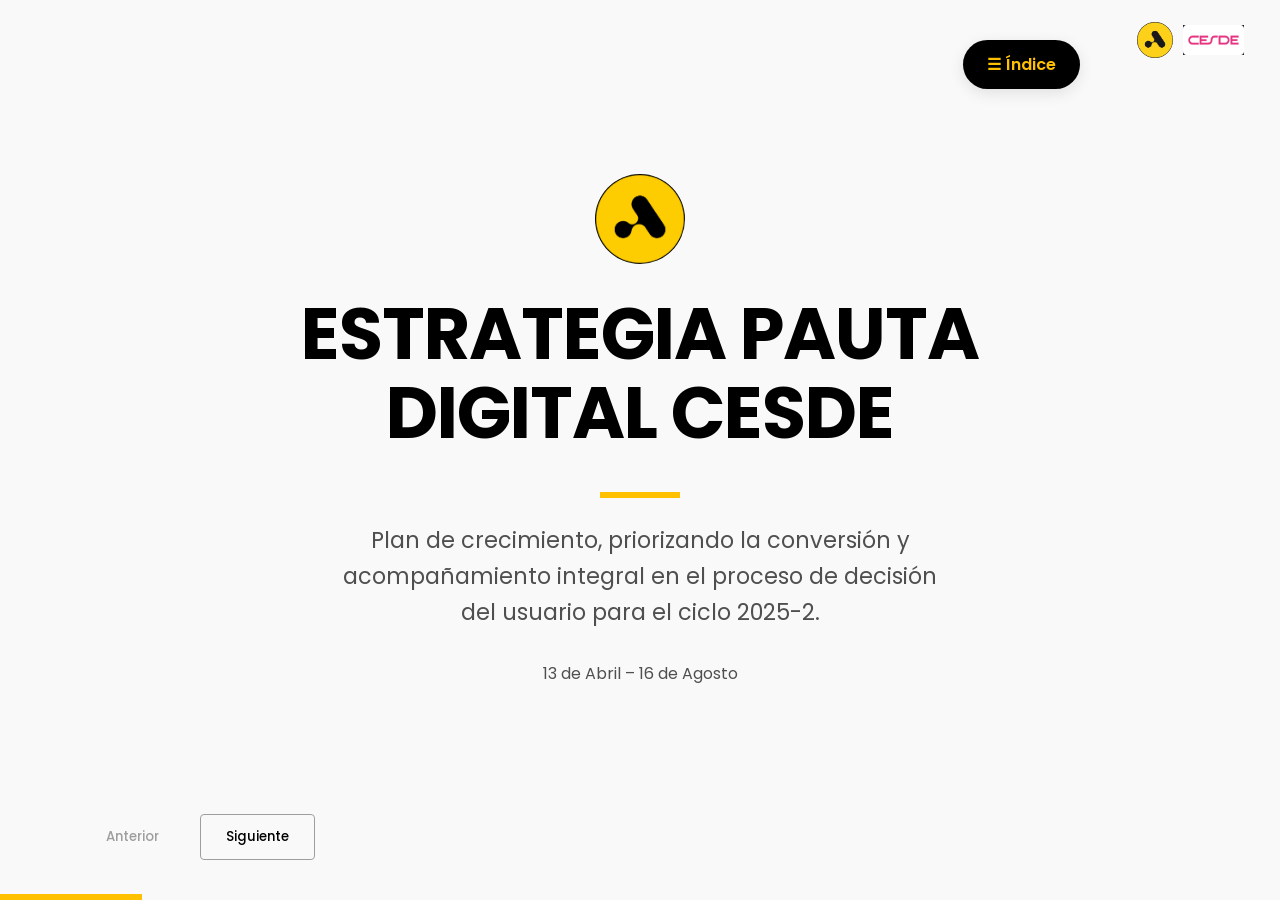
==== index.html @ 51556f49 "Rename CESDE_Estrategia_Completa_2025-2_1.html to index.html" ====
<!DOCTYPE html>
<html lang="es">
<head>
    <meta charset="UTF-8">
    <meta name="viewport" content="width=device-width, initial-scale=1.0">
    <title>Propuesta Pauta Digital CESDE 2025</title>
    <!-- Fuentes: Solo Poppins con todos sus pesos -->
    <link href="https://fonts.googleapis.com/css2?family=Poppins:ital,wght@0,300;0,400;0,500;0,600;0,700;1,300&display=swap" rel="stylesheet">
    <style>
        :root {
            --amarillo: #FFC000;
            --negro: #000000;
            --gris-oscuro: #4F4F4F;
            --gris-medio: #9E9E9E;
            --gris-claro: #F9F9F9;
            --gris-borde: #EAEAEA;
            --blanco: #FFFFFF;
            --radius: 8px;
        }

        * {
            margin: 0;
            padding: 0;
            box-sizing: border-box;
        }

        body {
            font-family: 'Poppins', sans-serif;
            background-color: var(--blanco);
            color: var(--gris-oscuro);
            overflow-x: hidden;
            line-height: 1.6;
        }

        h1, h2, h3, h4, h5, .bold {
            font-weight: 700;
            color: var(--negro);
        }

        .light-text {
            font-weight: 300;
            color: var(--gris-oscuro);
        }

        /* Contenedor Principal */
        #presentation-container {
            width: 100vw;
            height: 100vh;
            position: relative;
        }

        .slide {
            position: absolute;
            top: 0;
            left: 0;
            width: 100%;
            height: 100%;
            display: none;
            padding: 60px 80px 100px 80px; /* Padding inferior extra para la navegación */
            background-color: var(--blanco);
            flex-direction: column;
            transition: opacity 0.4s ease;
            overflow-y: auto;
        }

        .slide.active {
            display: flex;
            opacity: 1;
        }

        /* Contenedor Interno para Centrado Vertical/Horizontal */
        .slide-inner {
            width: 100%;
            max-width: 1200px;
            margin: auto; /* Esto empuja el bloque al centro exacto */
            display: flex;
            flex-direction: column;
        }

        /* --- NUEVO LAYOUT DE HEADER (Columnas) --- */
        .slide-top-section {
            display: flex;
            gap: 40px;
            margin-bottom: 40px;
            align-items: flex-start;
            width: 100%;
        }

        /* Columna del Título: Se ajusta al contenido para que no haga salto de línea */
        .slide-title-col {
            flex: 0 0 auto; 
        }

        .slide-desc-col {
            flex: 1;
            padding-top: 5px;
        }

        /* Cajón Amarillo: Más amplio y sin salto de línea */
        .slide-header {
            background-color: var(--amarillo);
            padding: 15px 40px;
            border-radius: var(--radius);
            width: max-content; 
            white-space: nowrap; 
        }

        .slide-header h2 {
            margin: 0;
            font-size: 2rem;
            text-transform: uppercase;
            letter-spacing: -0.5px;
            line-height: 1.2;
        }

        /* Claims de la derecha: Subtítulo (Bold) y Subtexto (Light Italic) */
        .slide-desc-col .subtext {
            font-weight: 700; /* Poppins Bold */
            color: var(--gris-medio);
            font-size: 1rem;
            margin-bottom: 10px;
            text-transform: uppercase;
            letter-spacing: 1px;
        }

        .slide-desc-col .body-text {
            font-weight: 300; /* Poppins Light */
            font-style: italic; /* Cursiva */
            font-size: 1.1rem;
            color: var(--gris-oscuro);
            margin-bottom: 0;
        }

        /* Contenido General */
        .content-area {
            width: 100%;
            text-align: left;
        }

        /* Slide de Portada */
        .slide-cover {
            background-color: var(--gris-claro);
        }

        .slide-cover .slide-inner {
            align-items: center;
            text-align: center;
        }

        .slide-cover h1 {
            font-size: 4.5rem;
            margin-bottom: 15px;
            line-height: 1.1;
            text-transform: uppercase;
            letter-spacing: -1px;
        }

        .slide-cover .body-text {
            font-size: 1.4rem;
            max-width: 600px;
            margin: 0 auto;
        }

        /* Logo en Portada */
        .cover-logo {
            height: 90px;
            margin-bottom: 30px;
            object-fit: contain;
        }

        /* Cuadrícula de Objetivos Planos */
        .stats-grid {
            display: grid;
            grid-template-columns: repeat(3, 1fr);
            gap: 20px;
            margin-top: 20px;
        }

        .stat-card {
            background: var(--gris-claro);
            padding: 40px 30px;
            border-radius: var(--radius);
            text-align: center;
            border-left: 4px solid var(--amarillo);
        }

        .stat-val {
            font-weight: 700;
            font-size: 3.5rem;
            color: var(--negro);
            line-height: 1;
            display: block;
            margin-bottom: 10px;
        }

        /* --- Enfoque Funnel (Timeline) --- */
        .timeline-container {
            margin-top: 20px;
            border-left: 2px solid var(--gris-borde);
            padding-left: 30px;
            position: relative;
        }

        .timeline-item {
            margin-bottom: 25px;
            position: relative;
            background: var(--gris-claro);
            padding: 20px 25px;
            border-radius: var(--radius);
            border: 1px solid var(--gris-borde);
        }

        .timeline-item::before {
            content: '';
            position: absolute;
            left: -37px;
            top: 25px;
            width: 12px;
            height: 12px;
            background: var(--amarillo);
            border-radius: 50%;
            border: 3px solid var(--blanco);
            box-shadow: 0 0 0 2px var(--gris-borde);
        }

        .timeline-header {
            display: flex;
            justify-content: space-between;
            align-items: center;
            margin-bottom: 8px;
        }

        .timeline-item h3 {
            font-size: 1.2rem;
            margin: 0;
        }

        .timeline-tags {
            display: flex;
            gap: 8px;
        }

        .tl-tag {
            font-size: 0.75rem;
            font-weight: 600;
            padding: 4px 12px;
            border-radius: 50px;
            background: var(--blanco);
            color: var(--negro);
            border: 1px solid var(--gris-medio);
        }
        .tl-tag.highlight {
            background: var(--negro);
            color: var(--amarillo);
            border: none;
        }

        /* --- Mix de Medios (Interactivo Rediseñado) --- */
        .mix-interactive {
            display: flex;
            gap: 30px;
            margin-top: 20px;
            align-items: stretch;
        }

        .mix-tabs {
            flex: 0 0 280px;
            display: flex;
            flex-direction: column;
            gap: 10px;
        }

        .mix-tab {
            background: var(--blanco);
            border: 1px solid var(--gris-borde);
            padding: 18px 20px;
            border-radius: var(--radius);
            text-align: left;
            cursor: pointer;
            display: flex;
            justify-content: space-between;
            align-items: center;
            transition: all 0.2s;
            font-family: 'Poppins', sans-serif;
            font-weight: 600;
            color: var(--negro);
            font-size: 1.05rem;
        }

        .mix-tab .pct {
            font-size: 1.3rem;
            color: var(--negro);
        }

        .mix-tab:hover {
            background: var(--gris-claro);
        }

        .mix-tab.active {
            background: var(--negro);
            color: var(--blanco);
            border-color: var(--negro);
            border-left: 6px solid var(--amarillo);
        }
        .mix-tab.active .pct {
            color: var(--amarillo);
        }

        .mix-panel-container {
            flex: 1;
            background: var(--gris-claro);
            border: 1px solid var(--gris-borde);
            border-radius: var(--radius);
            padding: 30px;
            position: relative;
        }

        .mix-panel {
            display: none;
            animation: fadeIn 0.3s ease;
        }

        .mix-panel.active {
            display: block;
        }

        @keyframes fadeIn { from { opacity: 0; transform: translateY(5px); } to { opacity: 1; transform: translateY(0); } }

        .panel-header-badge {
            font-size: 1.4rem; 
            color: var(--amarillo); 
            background: var(--negro); 
            padding: 5px 15px; 
            display: inline-block; 
            border-radius: 4px; 
            margin-bottom: 15px;
            font-weight: 700;
        }

        .panel-grid {
            display: grid;
            grid-template-columns: 1fr;
            gap: 15px;
            margin-top: 20px;
        }

        .panel-box {
            background: var(--blanco);
            padding: 15px 20px;
            border-left: 4px solid var(--amarillo);
            border-radius: 4px;
            box-shadow: 0 2px 8px rgba(0,0,0,0.03);
        }

        .panel-box h5 {
            font-size: 0.75rem;
            text-transform: uppercase;
            color: var(--gris-medio);
            margin-bottom: 6px;
            letter-spacing: 0.5px;
        }

        .panel-box p {
            margin: 0;
            font-size: 0.95rem;
            color: var(--gris-oscuro);
            font-weight: 300;
        }

        /* --- Acordeones Planos (Journey e Infografía) --- */
        .journey-container {
            position: relative;
            padding-left: 20px;
            margin-top: 20px;
        }
        .journey-container::before {
            content: '';
            position: absolute;
            left: 5px;
            top: 20px;
            bottom: 20px;
            width: 2px;
            background: var(--gris-borde);
            z-index: 1;
        }

        .acc-item {
            background: var(--gris-claro);
            border-radius: 4px;
            overflow: hidden;
            transition: background 0.2s ease;
            margin-bottom: 12px;
            position: relative;
            z-index: 2;
            box-shadow: 0 2px 10px rgba(0,0,0,0.02);
            border: 1px solid var(--gris-borde);
        }

        .acc-item.open {
            background: var(--blanco);
            border-color: var(--amarillo);
            box-shadow: 0 4px 15px rgba(0,0,0,0.05);
        }

        .acc-item::before {
            content: '';
            position: absolute;
            left: -19px;
            top: 22px;
            width: 8px;
            height: 8px;
            background: var(--blanco);
            border: 2px solid var(--gris-medio);
            border-radius: 50%;
            z-index: 3;
            transition: all 0.2s;
        }
        .acc-item.open::before {
            border-color: var(--amarillo);
            background: var(--amarillo);
            box-shadow: 0 0 0 3px rgba(255, 192, 0, 0.2);
        }

        .acc-header {
            padding: 18px 25px;
            font-weight: 600;
            font-size: 1.05rem;
            color: var(--negro);
            display: flex;
            justify-content: space-between;
            align-items: center;
            cursor: pointer;
        }

        .acc-icon {
            font-weight: 300;
            font-size: 1.5rem;
            color: var(--gris-oscuro);
        }

        .acc-content {
            max-height: 0;
            padding: 0 25px;
            opacity: 0;
            transition: all 0.3s ease;
            font-weight: 300;
            font-size: 1rem;
            color: var(--gris-oscuro);
            overflow: hidden;
        }

        .acc-item.open .acc-content {
            max-height: 1000px;
            padding: 0 25px 25px 25px;
            opacity: 1;
        }

        .j-grid {
            display: grid;
            grid-template-columns: repeat(4, 1fr);
            gap: 15px;
            margin-top: 15px;
            border-top: 1px dashed var(--gris-borde);
            padding-top: 20px;
        }

        .j-box {
            background: var(--gris-claro);
            padding: 15px;
            border-radius: 6px;
            font-size: 0.9rem;
            line-height: 1.4;
        }

        .j-box h5 {
            font-size: 0.75rem;
            text-transform: uppercase;
            color: var(--gris-medio);
            margin-bottom: 6px;
            letter-spacing: 0.5px;
        }

        .j-box p { margin: 0; font-weight: 400; color: var(--negro); }
        
        .j-box.highlight {
            background: #fffdf5;
            border: 1px solid var(--amarillo);
            display: flex;
            flex-direction: column;
            justify-content: center;
        }
        .j-box.highlight p {
            font-size: 1.8rem;
            font-weight: 700;
            color: var(--negro);
        }

        /* Detalle Becas */
        .beca-detail {
            display: grid;
            grid-template-columns: 1fr 1fr;
            gap: 15px;
            margin-top: 10px;
        }
        .beca-box {
            background: var(--gris-claro);
            padding: 15px;
            border-radius: 4px;
        }
        .beca-box h4 {
            font-size: 0.8rem;
            text-transform: uppercase;
            color: var(--gris-medio);
            margin-bottom: 5px;
            font-weight: 600;
        }

        /* Navegación y Botones */
        .nav-controls {
            position: fixed;
            bottom: 40px;
            left: 80px;
            display: flex;
            gap: 15px;
            z-index: 100;
        }

        .nav-btn {
            background: var(--gris-claro);
            color: var(--negro);
            border: 1px solid var(--gris-medio);
            padding: 12px 25px;
            font-family: 'Poppins', sans-serif;
            font-weight: 500;
            cursor: pointer;
            border-radius: 4px;
            transition: all 0.2s;
        }

        .nav-btn:hover {
            background: var(--negro);
            color: var(--amarillo);
            border-color: var(--negro);
        }

        .nav-btn:disabled {
            background: var(--gris-claro);
            color: var(--gris-medio);
            border-color: var(--gris-claro);
            cursor: not-allowed;
        }

        .progress-bar {
            position: fixed;
            bottom: 0;
            left: 0;
            height: 6px;
            background: var(--amarillo);
            transition: width 0.3s ease;
            z-index: 1001;
        }

        /* --- MENÚ ÍNDICE --- */
        .index-toggle-btn {
            position: fixed;
            top: 40px;
            right: 200px;
            background: var(--negro);
            color: var(--amarillo);
            border: none;
            padding: 12px 24px;
            border-radius: 50px;
            font-family: 'Poppins', sans-serif;
            font-weight: 600;
            font-size: 1rem;
            cursor: pointer;
            z-index: 2000;
            box-shadow: 0 4px 15px rgba(0,0,0,0.1);
            transition: transform 0.2s, background 0.2s;
            display: flex;
            align-items: center;
            gap: 8px;
        }

        .index-toggle-btn:hover {
            transform: translateY(-2px);
            background: var(--gris-oscuro);
        }

        .index-modal {
            position: fixed;
            top: 0;
            left: 0;
            width: 100vw;
            height: 100vh;
            background: rgba(255, 255, 255, 0.95);
            backdrop-filter: blur(5px);
            z-index: 2001;
            display: flex;
            flex-direction: column;
            justify-content: center;
            align-items: center;
            opacity: 0;
            pointer-events: none;
            transition: opacity 0.3s ease;
        }

        .index-modal.open {
            opacity: 1;
            pointer-events: all;
        }

        .index-close {
            position: absolute;
            top: 40px;
            right: 40px;
            background: none;
            border: none;
            font-size: 2rem;
            color: var(--negro);
            cursor: pointer;
            transition: color 0.2s;
        }

        .index-close:hover {
            color: var(--amarillo);
        }

        .index-modal h2 {
            font-size: 2.5rem;
            margin-bottom: 40px;
            color: var(--negro);
            text-transform: uppercase;
            letter-spacing: -0.5px;
        }

        .index-list {
            list-style: none;
            padding: 0;
            margin: 0;
            width: 100%;
            max-width: 600px;
        }

        .index-list li {
            font-size: 1.5rem;
            font-weight: 600;
            color: var(--gris-oscuro);
            padding: 15px 20px;
            margin-bottom: 10px;
            border-radius: var(--radius);
            cursor: pointer;
            transition: all 0.2s ease;
            display: flex;
            align-items: center;
            gap: 15px;
        }

        .index-list li::before {
            content: '→';
            color: var(--amarillo);
            font-weight: 700;
            opacity: 0;
            transform: translateX(-10px);
            transition: all 0.2s;
        }

        .index-list li:hover {
            background: var(--negro);
            color: var(--blanco);
        }

        .index-list li:hover::before {
            opacity: 1;
            transform: translateX(0);
        }


        /* ==========================================
           DISEÑO RESPONSIVO (MEDIA QUERIES)
           ========================================== */
        @media (max-width: 992px) {
            .slide {
                padding: 40px 40px 100px 40px;
            }
            .slide-top-section {
                flex-direction: column;
                gap: 10px;
                margin-bottom: 25px;
            }
            .slide-title-col {
                flex: auto;
                width: 100%;
            }
            .slide-header {
                white-space: normal; /* Permitir salto en móvil para no desbordar */
                width: 100%;
            }
            .stats-grid {
                grid-template-columns: 1fr;
            }
            .mix-interactive {
                flex-direction: column;
            }
            .mix-tabs {
                flex: auto;
                flex-direction: row;
                flex-wrap: wrap;
            }
            .mix-tab {
                flex: 1;
                min-width: 140px;
                padding: 12px 15px;
            }
            .j-grid {
                grid-template-columns: 1fr 1fr;
            }
            .beca-detail {
                grid-template-columns: 1fr;
            }
        }

        @media (max-width: 576px) {
            .slide {
                padding: 30px 20px 90px 20px;
            }
            .slide-cover h1 {
                font-size: 2.8rem;
            }
            .slide-header h2 {
                font-size: 1.5rem;
            }
            .mix-tabs {
                flex-direction: column;
            }
            .j-grid {
                grid-template-columns: 1fr;
            }
            .nav-controls {
                left: 20px;
                bottom: 20px;
            }
            .index-toggle-btn {
                top: 20px;
                right: 20px;
                padding: 8px 16px;
                font-size: 0.9rem;
            }
            .index-modal h2 {
                font-size: 1.8rem;
            }
            .index-list li {
                font-size: 1.1rem;
            }
        }

    </style>
</head>
<body>

    <!-- Marca de agua logos -->
    <div style="
        position: fixed;
        top: 22px;
        right: 36px;
        display: flex;
        align-items: center;
        gap: 10px;
        z-index: 3000;
        pointer-events: none;
    ">
        <img src="[data-uri]"
             alt="ADCOM"
             style="height: 36px; width: 36px; border-radius: 50%; object-fit: cover; opacity: 0.9;">
        <img src="[data-uri]" alt="CESDE" style="height:30px;width:auto;object-fit:contain;mix-blend-mode:multiply;opacity:0.9;">
    </div>

    <!-- Botón Índice -->
    <button class="index-toggle-btn" onclick="toggleIndex()">☰ Índice</button>

    <!-- Modal Índice -->
    <div class="index-modal" id="indexModal">
        <button class="index-close" onclick="toggleIndex()">✕</button>
        <h2>Índice de Contenidos</h2>
        <ul class="index-list">
            <li onclick="goToSlide(0)">0. Portada</li>
            <li onclick="goToSlide(1)">1. Objetivos de Negocio</li>
            <li onclick="goToSlide(2)">2. Enfoque Estratégico</li>
            <li onclick="goToSlide(3)">3. Mix de Medios</li>
            <li onclick="goToSlide(4)">4. User Journey</li>
            <li onclick="goToSlide(5)">5. Estrategia de Becas</li>
            <li onclick="goToSlide(6)">6. Oportunidad Táctica</li>
            <li onclick="goToSlide(7)">7. Presupuesto General</li>
            <li onclick="goToSlide(8)">8. Presupuesto por Sede</li>
        </ul>
    </div>


    <div id="presentation-container">
        
        <!-- SLIDE 1: PORTADA -->
        <div class="slide slide-cover active">
            <div class="slide-inner">
                <!-- Logo principal en portada (con fallback a un recuadro si falla la carga local) -->
                <img src="[data-uri]" alt="ADCOM" class="cover-logo" style="height:90px;width:90px;border-radius:50%;object-fit:cover;margin-bottom:30px;">
                
                <h1>Estrategia Pauta<br>Digital CESDE</h1>
                <div style="background: var(--amarillo); height: 6px; width: 80px; margin: 25px auto;"></div>
                <p class="body-text">Plan de crecimiento, priorizando la conversión y acompañamiento integral en el proceso de decisión del usuario para el ciclo 2025-2.</p>
                <p class="subtext" style="margin-top: 30px;">13 de Abril – 16 de Agosto</p>
            </div>
        </div>

        <!-- SLIDE 2: OBJETIVOS -->
        <div class="slide">
            <div class="slide-inner">
                <div class="slide-top-section">
                    <div class="slide-title-col">
                        <div class="slide-header"><h2>Objetivos de Negocio</h2></div>
                    </div>
                    <div class="slide-desc-col">
                        <p class="subtext">Propósito de la campaña</p>
                        <p class="body-text">No nos limitamos únicamente a la captación inicial; la meta es estructurar un ecosistema digital que genere un <strong>volumen sostenido de leads con alta intención</strong>, acompañándolos cualitativamente hasta concretar la matrícula.</p>
                    </div>
                </div>
                
                <div class="content-area">
                    <div class="stats-grid">
                        <div class="stat-card">
                            <span class="stat-val">3.000</span>
                            <p class="light-text">Matrículas meta proyectadas para el periodo.</p>
                        </div>
                        <div class="stat-card">
                            <span class="stat-val">3</span>
                            <p class="light-text">Sedes operativas: Medellín, Bello y Rionegro.</p>
                        </div>
                        <div class="stat-card">
                            <span class="stat-val">100%</span>
                            <p class="light-text">Enfoque integral orientado a la conversión final.</p>
                        </div>
                    </div>
                </div>
            </div>
        </div>

        <!-- SLIDE 3: ENFOQUE ESTRATÉGICO (Timeline) -->
        <div class="slide">
            <div class="slide-inner">
                <div class="slide-top-section">
                    <div class="slide-title-col">
                        <div class="slide-header"><h2>Enfoque Estratégico</h2></div>
                    </div>
                    <div class="slide-desc-col">
                        <p class="subtext">De la generación de demanda a la conversión final</p>
                        <p class="body-text">Una estrategia que construye confianza en un entorno competitivo y captura agresivamente la demanda activa.</p>
                    </div>
                </div>

                <div class="content-area">
                    <div class="timeline-container">
                        <div class="timeline-item">
                            <div class="timeline-header">
                                <h3>01. Generación de Demanda</h3>
                                <div class="timeline-tags">
                                    <span class="tl-tag highlight">Meta Ads</span>
                                    <span class="tl-tag highlight">TikTok Ads</span>
                                </div>
                            </div>
                            <p class="light-text">Descubrimiento, tráfico inicial y primeros leads cualificados. Orientado a audiencias en etapa de exploración vocacional.</p>
                        </div>

                        <div class="timeline-item">
                            <div class="timeline-header">
                                <h3>02. Captura de Intención</h3>
                                <div class="timeline-tags">
                                    <span class="tl-tag highlight">Google Search</span>
                                </div>
                            </div>
                            <p class="light-text">Interceptar usuarios que ya tienen una necesidad clara de estudio, buscando activamente programas específicos e instituciones.</p>
                        </div>

                        <div class="timeline-item" style="margin-bottom:0;">
                            <div class="timeline-header">
                                <h3>03. Conversión y Cierre</h3>
                                <div class="timeline-tags">
                                    <span class="tl-tag highlight">Meta RMKT</span>
                                    <span class="tl-tag">Display</span>
                                </div>
                            </div>
                            <p class="light-text">Aceleración de la decisión mediante remarketing persuasivo. Uso de gatillos de urgencia, becas disponibles y cierre de cupos.</p>
                        </div>
                    </div>
                </div>
            </div>
        </div>

        <!-- SLIDE 4: MIX DE MEDIOS INTERACTIVO -->
        <div class="slide">
            <div class="slide-inner">
                <div class="slide-top-section">
                    <div class="slide-title-col">
                        <div class="slide-header"><h2>Mix de Medios</h2></div>
                    </div>
                    <div class="slide-desc-col">
                        <p class="subtext">Distribución real del presupuesto · $130M total</p>
                        <p class="body-text">Meta Ads es el canal central de la estrategia: mayor volumen, menor CPL y cobertura en las tres sedes. <strong>Google se activa únicamente en los programas Pareto de Medellín</strong> — los de mayor demanda histórica — para capturar intención activa de búsqueda. Bello y Rionegro operan 100% en Meta. La inversión en Google queda <em>abierta a ajuste</em> si se quiere ampliar cobertura. Clic en cada canal para el detalle.</p>
                    </div>
                </div>

                <div class="content-area">
                    <div class="mix-interactive">
                        <div class="mix-tabs">
                            <button class="mix-tab active" onclick="showMixPanel('meta', this)">
                                <span class="name">Facebook Ads</span> <span class="pct">85.7%</span>
                            </button>
                            <button class="mix-tab" onclick="showMixPanel('search', this)">
                                <span class="name">Google Ads</span> <span class="pct">9.2%</span>
                            </button>
                            <button class="mix-tab" onclick="showMixPanel('tiktok', this)">
                                <span class="name">TikTok Ads</span> <span class="pct">5.0%</span>
                            </button>
                        </div>

                        <div class="mix-panel-container">

                            <!-- Panel Facebook (PRINCIPAL) -->
                            <div class="mix-panel active" id="panel-meta">
                                <span class="panel-header-badge">Facebook Ads — Canal Principal</span>
                                <p class="body-text" style="font-style:normal;font-weight:300;">Canal líder de la estrategia. Combina alto volumen de leads a través de campañas formales por programa, campañas genéricas de marca y remarketing intensivo hacia usuarios que ya interactuaron con CESDE.</p>
                                
                                <!-- KPIs reales en fila -->
                                <div style="display:grid;grid-template-columns:repeat(4,1fr);gap:12px;margin:16px 0;">
                                    <div class="panel-box" style="text-align:center;padding:14px;">
                                        <h5>Inversión</h5>
                                        <p style="font-size:1.4rem;font-weight:700;color:var(--negro);">$111.4M</p>
                                    </div>
                                    <div class="panel-box" style="text-align:center;padding:14px;">
                                        <h5>Meta Leads</h5>
                                        <p style="font-size:1.4rem;font-weight:700;color:var(--negro);">18.673</p>
                                    </div>
                                    <div class="panel-box" style="text-align:center;padding:14px;">
                                        <h5>CPL Prom.</h5>
                                        <p style="font-size:1.4rem;font-weight:700;color:var(--negro);">$5.967</p>
                                    </div>
                                    <div class="panel-box" style="text-align:center;padding:14px;background:#fffdf5;border:1px solid var(--amarillo);">
                                        <h5>Participación</h5>
                                        <p style="font-size:1.4rem;font-weight:700;color:var(--negro);">85.7%</p>
                                    </div>
                                </div>

                                <!-- Distribución por sede -->
                                <div style="display:grid;grid-template-columns:1fr 1fr;gap:12px;">
                                    <div class="panel-box">
                                        <h5>Formatos activos</h5>
                                        <p>Imagen estática, video, carrusel y <strong>Lead Gen Ads</strong> (formularios nativos de alta conversión). Reels para alcance orgánico y pauta de retargeting con creatividades diferenciadas por etapa del funnel.</p>
                                    </div>
                                    <div class="panel-box">
                                        <h5>Distribución por sede</h5>
                                        <div style="margin-top:6px;font-size:0.88rem;color:var(--gris-oscuro);font-weight:300;">
                                            <div style="display:flex;justify-content:space-between;padding:4px 0;border-bottom:1px solid var(--gris-borde);"><span>Medellín</span><strong style="color:var(--negro);">$73.1M</strong></div>
                                            <div style="display:flex;justify-content:space-between;padding:4px 0;border-bottom:1px solid var(--gris-borde);"><span>Bello</span><strong style="color:var(--negro);">$13.2M</strong></div>
                                            <div style="display:flex;justify-content:space-between;padding:4px 0;border-bottom:1px solid var(--gris-borde);"><span>Rionegro</span><strong style="color:var(--negro);">$13.1M</strong></div>
                                            <div style="display:flex;justify-content:space-between;padding:4px 0;"><span>Transversales (Tácticas + Becas)</span><strong style="color:var(--negro);">$15.0M</strong></div>
                                        </div>
                                    </div>
                                </div>
                            </div>

                            <!-- Panel Google -->
                            <div class="mix-panel" id="panel-search">
                                <span class="panel-header-badge">Google Ads — Programas Pareto · Solo Medellín</span>

                                <!-- Claim estratégico destacado -->
                                <div style="background:var(--negro);border-radius:var(--radius);padding:16px 22px;margin-bottom:16px;border-left:4px solid var(--amarillo);">
                                    <p style="font-size:0.95rem;color:var(--blanco);font-weight:300;line-height:1.65;margin:0;">
                                        La inversión en Google <strong style="color:var(--amarillo);">no busca ser el canal principal</strong>. La decisión estratégica es <strong style="color:var(--amarillo);">concentrar el presupuesto en Meta</strong> para maximizar volumen y eficiencia. Google se activa exclusivamente en los <strong style="color:var(--amarillo);">programas Pareto de Medellín</strong> — aquellos con mayor demanda histórica — donde la búsqueda activa garantiza leads de alta intención.
                                        <br><br>
                                        <span style="color:rgba(255,255,255,0.5);font-size:0.85rem;">⚙️ <em>Queda abierto a ajuste: si se quiere ampliar la presencia en Google a más programas o sedes, el presupuesto puede reasignarse desde las campañas de cobertura general.</em></span>
                                    </p>
                                </div>

                                <div style="display:grid;grid-template-columns:repeat(4,1fr);gap:12px;margin-bottom:14px;">
                                    <div class="panel-box" style="text-align:center;padding:14px;">
                                        <h5>Inversión</h5>
                                        <p style="font-size:1.4rem;font-weight:700;color:var(--negro);">$12.0M</p>
                                    </div>
                                    <div class="panel-box" style="text-align:center;padding:14px;">
                                        <h5>Meta Leads</h5>
                                        <p style="font-size:1.4rem;font-weight:700;color:var(--negro);">1.504</p>
                                    </div>
                                    <div class="panel-box" style="text-align:center;padding:14px;">
                                        <h5>CPL Prom.</h5>
                                        <p style="font-size:1.4rem;font-weight:700;color:var(--negro);">$7.980</p>
                                    </div>
                                    <div class="panel-box" style="text-align:center;padding:14px;background:#fffdf5;border:1px solid var(--amarillo);">
                                        <h5>Cobertura</h5>
                                        <p style="font-size:1.0rem;font-weight:700;color:var(--negro);">Solo Medellín</p>
                                    </div>
                                </div>

                                <div style="display:grid;grid-template-columns:1fr 1fr;gap:12px;">
                                    <div class="panel-box">
                                        <h5>Programas Pareto activados en Google</h5>
                                        <p style="font-weight:300;font-size:0.9rem;line-height:1.7;">Arte Culinario ($1.3M) · Diseño Gráfico ($2.1M) · Desarrollo de Software ($2.6M) · Asistente Administrativo ($1.7M) · Campaña General MED ($4.3M)</p>
                                    </div>
                                    <div class="panel-box" style="background:#fff8f0;border-left:4px solid #FF9800;">
                                        <h5 style="color:#E65100;">Bello y Rionegro — Solo Meta</h5>
                                        <p style="font-weight:300;font-size:0.9rem;line-height:1.7;color:var(--gris-oscuro);">Estas dos sedes no tienen inversión en Google en este plan. La pauta opera 100% en Facebook Ads, donde el costo por lead es más eficiente para el volumen requerido.</p>
                                    </div>
                                </div>
                            </div>

                            <!-- Panel TikTok -->
                            <div class="mix-panel" id="panel-tiktok">
                                <span class="panel-header-badge" style="color:var(--negro);background:var(--amarillo);">TikTok Ads — Descubrimiento Gen Z</span>
                                <p class="body-text" style="font-style:normal;font-weight:300;">Presencia en el canal de mayor crecimiento entre audiencias de 18-28 años, con contenido nativo y aspiracional que conecta la decisión educativa con su estilo de vida digital.</p>

                                <div style="display:grid;grid-template-columns:repeat(4,1fr);gap:12px;margin:16px 0;">
                                    <div class="panel-box" style="text-align:center;padding:14px;">
                                        <h5>Inversión</h5>
                                        <p style="font-size:1.4rem;font-weight:700;color:var(--negro);">$6.55M</p>
                                    </div>
                                    <div class="panel-box" style="text-align:center;padding:14px;">
                                        <h5>Meta Leads</h5>
                                        <p style="font-size:1.4rem;font-weight:700;color:var(--negro);">500</p>
                                    </div>
                                    <div class="panel-box" style="text-align:center;padding:14px;">
                                        <h5>CPL Est.</h5>
                                        <p style="font-size:1.4rem;font-weight:700;color:var(--negro);">$13.100</p>
                                    </div>
                                    <div class="panel-box" style="text-align:center;padding:14px;background:#fffdf5;border:1px solid var(--amarillo);">
                                        <h5>Participación</h5>
                                        <p style="font-size:1.4rem;font-weight:700;color:var(--negro);">5.0%</p>
                                    </div>
                                </div>

                                <div style="display:grid;grid-template-columns:1fr 1fr;gap:12px;">
                                    <div class="panel-box">
                                        <h5>Campaña activa</h5>
                                        <p style="font-weight:300;font-size:0.9rem;line-height:1.6;">Campaña General Medellín — el mensaje más amplio de marca CESDE, con storytelling sobre vida estudiantil, empleabilidad y oportunidades reales de los egresados técnicos.</p>
                                    </div>
                                    <div class="panel-box">
                                        <h5>Rol en el funnel</h5>
                                        <p style="font-weight:300;font-size:0.9rem;line-height:1.6;">Awareness y primer descubrimiento. Genera el interés inicial que luego Facebook y Google convierten. Complementa el mix sin competir con los canales de conversión directa.</p>
                                    </div>
                                </div>
                            </div>

                        </div>
                    </div>
                </div>
            </div>
        </div>

        <!-- SLIDE 5: USER JOURNEY INFOGRÁFICO -->
        <div class="slide">
            <div class="slide-inner">
                <div class="slide-top-section">
                    <div class="slide-title-col">
                        <div class="slide-header"><h2>User Journey</h2></div>
                    </div>
                    <div class="slide-desc-col">
                        <p class="subtext">Ruta del prospecto hacia la matrícula</p>
                        <p class="body-text">Cada etapa cumple un rol preciso en el funnel. La conversión final concentra el mayor peso estratégico, apoyada por el Contact Center de CESDE sobre leads cualificados. Haz clic para expandir cada etapa.</p>
                    </div>
                </div>

                <div class="content-area">
                    <div class="journey-container">
                        <div class="acc-item">
                            <div class="acc-header" onclick="toggleAcc(this)">
                                <span>1. Descubrimiento e Impacto Inicial</span>
                                <span class="acc-icon">+</span>
                            </div>
                            <div class="acc-content">
                                <p class="light-text" style="font-size:0.95rem; margin-bottom:10px;">Primer contacto del usuario con CESDE en entornos de navegación social. El objetivo es generar interés inicial con mensajes aspiracionales sobre el futuro profesional.</p>
                                <div class="j-grid">
                                    <div class="j-box"><h5>Objetivo</h5><p>Alcance masivo, reconocimiento de marca, clics hacia oferta de programas.</p></div>
                                    <div class="j-box"><h5>Medios</h5><p><strong>Facebook Ads</strong> (85.7% ppto) · <strong>TikTok Ads</strong> — Campaña General MED $6.55M</p></div>
                                    <div class="j-box"><h5>Mensajes Clave</h5><p>Aspiracional: "¿Qué quieres ser?" · Empleabilidad · Programas disponibles · Becas CESDE</p></div>
                                    <div class="j-box highlight"><h5>Peso Estratégico</h5><p>Awareness</p></div>
                                </div>
                            </div>
                        </div>
                        
                        <div class="acc-item">
                            <div class="acc-header" onclick="toggleAcc(this)">
                                <span>2. Intención Activa y Búsqueda</span>
                                <span class="acc-icon">+</span>
                            </div>
                            <div class="acc-content">
                                <p class="light-text" style="font-size:0.95rem; margin-bottom:10px;">El prospecto ya tiene una necesidad clara y busca activamente programas técnicos en Google. Es el momento de mayor probabilidad de conversión.</p>
                                <div class="j-grid">
                                    <div class="j-box"><h5>Objetivo</h5><p>Capturar el clic de alta intención y dirigir a landing específica del programa.</p></div>
                                    <div class="j-box"><h5>Medios</h5><p><strong>Google Search</strong> — $12M · 1.504 leads · CPL promedio $7.980</p></div>
                                    <div class="j-box"><h5>Keywords</h5><p>Búsquedas por programa específico: "técnico en diseño gráfico Medellín", "curso de software Bello", etc.</p></div>
                                    <div class="j-box highlight"><h5>CPL más alto</h5><p>$7.980</p></div>
                                </div>
                            </div>
                        </div>

                        <div class="acc-item">
                            <div class="acc-header" onclick="toggleAcc(this)">
                                <span>3. Consideración y Re-evaluación</span>
                                <span class="acc-icon">+</span>
                            </div>
                            <div class="acc-content">
                                <p class="light-text" style="font-size:0.95rem; margin-bottom:10px;">El usuario visita la landing del programa y evalúa su decisión. Si abandona sin dejar datos, se activa remarketing para recuperarlo con mensajes más específicos.</p>
                                <div class="j-grid">
                                    <div class="j-box"><h5>Objetivo</h5><p>Retener al usuario, resolver objeciones de costo/tiempo y activar el remarketing de segmentación avanzada.</p></div>
                                    <div class="j-box"><h5>Medios</h5><p><strong>Landing Page</strong> + <strong>Meta Remarketing</strong> segmentado por nivel de avance (visitó home / visitó programa / abandonó formulario)</p></div>
                                    <div class="j-box"><h5>Mensajes Clave</h5><p>Becas disponibles · Financiación accesible · Casos de éxito de egresados · Modalidades flexibles</p></div>
                                    <div class="j-box highlight"><h5>Herramienta clave</h5><p>Remarketing</p></div>
                                </div>
                            </div>
                        </div>

                        <div class="acc-item open">
                            <div class="acc-header" onclick="toggleAcc(this)">
                                <span>4. Conversión (Cierre de Lead y Matrícula)</span>
                                <span class="acc-icon">−</span>
                            </div>
                            <div class="acc-content">
                                <p class="light-text" style="font-size:0.95rem; margin-bottom:10px;">El momento decisivo de la campaña. Llenado de formulario y seguimiento final de Contact Center.</p>
                                <div class="j-grid">
                                    <div class="j-box"><h5>Objetivo</h5><p>Lead cualificado registrado + conversión a matrícula con apoyo del Contact Center de CESDE.</p></div>
                                    <div class="j-box"><h5>Medios</h5><p>Lead Gen Ads nativos (FB) · Formularios web · CRM CESDE · Contact Center + WhatsApp</p></div>
                                    <div class="j-box"><h5>Mensajes Clave</h5><p>Urgencia: "Últimos cupos" · Becas en cierre · Acompañamiento personalizado · Próximos inicios</p></div>
                                    <div class="j-box highlight" style="background:var(--negro);">
                                        <h5 style="color:var(--amarillo);">Meta: 20.677 leads → 3.500 mat.</h5>
                                        <p style="color:var(--amarillo);font-size:1.4rem;">~17% conv.</p>
                                    </div>
                                </div>
                            </div>
                        </div>
                    </div>
                </div>
            </div>
        </div>

        <!-- SLIDE 6: ESTRATEGIA DE BECAS -->
        <div class="slide">
            <div class="slide-inner">
                <div class="slide-top-section">
                    <div class="slide-title-col">
                        <div class="slide-header"><h2>Estrategia de Becas</h2></div>
                    </div>
                    <div class="slide-desc-col">
                        <p class="subtext">Eje transversal del semestre · $5M dedicados</p>
                        <p class="body-text">Las becas tienen presupuesto propio de <strong>$5M con meta de 1.000 leads</strong> (CPL $5.000). Actúan como acelerador progresivo de la decisión a lo largo de todo el funnel, no como un mensaje puntual de cierre.</p>
                    </div>
                </div>

                <div class="content-area">
                    <div class="journey-container">
                        <div class="acc-item open">
                            <div class="acc-header" onclick="toggleAcc(this)">
                                <span>Fase 1: Atracción (Abril – Mayo)</span>
                                <span class="acc-icon">−</span>
                            </div>
                            <div class="acc-content">
                                <div class="beca-detail">
                                    <div class="beca-box">
                                        <h4>Objetivo</h4>
                                        <p class="light-text">Sembrar el concepto de accesibilidad económica sin presión directa. Posicionar a CESDE como una opción realista y alcanzable para cualquier persona, independientemente de su situación financiera.</p>
                                        <div style="margin-top:10px;font-size:0.85rem;font-weight:600;color:var(--negro);font-style:italic;">"Opciones de financiación disponibles para que puedas estudiar"</div>
                                    </div>
                                    <div class="beca-box">
                                        <h4>Medios y presupuesto</h4>
                                        <p class="light-text">Meta Ads (campaña de becas $5M) + TikTok (campaña general). Formatos de alcance: video aspiracional e imagen estática con testimonios de estudiantes actuales.</p>
                                        <div style="margin-top:10px;display:flex;gap:8px;flex-wrap:wrap;">
                                            <span style="background:var(--negro);color:var(--amarillo);font-size:0.75rem;font-weight:600;padding:4px 10px;border-radius:4px;">$5M Becas FB</span>
                                            <span style="background:var(--gris-claro);border:1px solid var(--gris-borde);font-size:0.75rem;font-weight:600;padding:4px 10px;border-radius:4px;">CPL obj: $5.000</span>
                                        </div>
                                    </div>
                                </div>
                            </div>
                        </div>

                        <div class="acc-item">
                            <div class="acc-header" onclick="toggleAcc(this)">
                                <span>Fase 2: Consideración (Junio – Julio)</span>
                                <span class="acc-icon">+</span>
                            </div>
                            <div class="acc-content">
                                <div class="beca-detail">
                                    <div class="beca-box">
                                        <h4>Objetivo</h4>
                                        <p class="light-text">Introducir la escasez progresiva. El usuario ya conoce CESDE; ahora hay que empujarlo a registrarse antes de que se agoten los beneficios. Las becas pasan de "disponibles" a "limitadas".</p>
                                        <div style="margin-top:10px;font-size:0.85rem;font-weight:600;color:var(--negro);font-style:italic;">"Cupos de beca limitados — aplica antes del cierre"</div>
                                    </div>
                                    <div class="beca-box">
                                        <h4>Medios y táctica</h4>
                                        <p class="light-text">Google Search (intención de búsqueda activa) + Meta Retargeting (usuarios que interactuaron con el contenido en Fase 1). Creatividades que muestran el proceso de solicitud como sencillo y rápido.</p>
                                        <div style="margin-top:10px;display:flex;gap:8px;flex-wrap:wrap;">
                                            <span style="background:var(--negro);color:var(--amarillo);font-size:0.75rem;font-weight:600;padding:4px 10px;border-radius:4px;">Remarketing activo</span>
                                            <span style="background:var(--gris-claro);border:1px solid var(--gris-borde);font-size:0.75rem;font-weight:600;padding:4px 10px;border-radius:4px;">+ $10M Tácticas FB</span>
                                        </div>
                                    </div>
                                </div>
                            </div>
                        </div>

                        <div class="acc-item">
                            <div class="acc-header" onclick="toggleAcc(this)">
                                <span>Fase 3: Cierre (Julio – Agosto)</span>
                                <span class="acc-icon">+</span>
                            </div>
                            <div class="acc-content">
                                <div class="beca-detail">
                                    <div class="beca-box">
                                        <h4>Objetivo</h4>
                                        <p class="light-text">Presión máxima de conversión. El lead que no se ha matriculado recibe mensajes de urgencia real: últimas becas, cierre de inscripciones e inicio inminente. El Contact Center entra con seguimiento directo.</p>
                                        <div style="margin-top:10px;font-size:0.85rem;font-weight:600;color:var(--negro);font-style:italic;">"Últimas becas disponibles — cierre este viernes"</div>
                                    </div>
                                    <div class="beca-box">
                                        <h4>Medios y táctica</h4>
                                        <p class="light-text">Meta Remarketing intensivo (frecuencia alta sobre leads calientes) + Display remarketing. Creatividades de cuenta regresiva, urgencia de cupos y testimonios de matrícula exitosa. Sincronización con Contact Center CESDE.</p>
                                        <div style="margin-top:10px;display:flex;gap:8px;flex-wrap:wrap;">
                                            <span style="background:var(--negro);color:var(--amarillo);font-size:0.75rem;font-weight:600;padding:4px 10px;border-radius:4px;">Urgencia máxima</span>
                                            <span style="background:var(--gris-claro);border:1px solid var(--gris-borde);font-size:0.75rem;font-weight:600;padding:4px 10px;border-radius:4px;">Contact Center activo</span>
                                        </div>
                                    </div>
                                </div>
                            </div>
                        </div>
                    </div>
                </div>
            </div>
        </div>

        <!-- SLIDE 7: TIMING & OPORTUNIDAD MUNDIAL -->
        <div class="slide">
            <div class="slide-inner">
                <div class="slide-top-section">
                    <div class="slide-title-col">
                        <div class="slide-header"><h2>Oportunidad Táctica</h2></div>
                    </div>
                    <div class="slide-desc-col">
                        <p class="subtext">Aceleración temporal y contexto cultural</p>
                        <p class="body-text">La inversión se distribuye de forma escalonada: baja en construcción inicial, alta en el pico de demanda y concentrada en el cierre. El Mundial 2026 amplifica el engagement en el pico de inversión de Junio–Julio.</p>
                    </div>
                </div>

                <div class="content-area">
                    <div style="display: flex; gap: 30px; margin-top: 10px; flex-wrap: wrap;">
                        <!-- Timing -->
                        <div style="flex: 1; min-width: 300px;">
                            <h3 class="bold" style="margin-bottom: 15px; font-size:1.1rem;">Cronograma de Inversión</h3>
                            <div style="border-left: 2px solid var(--gris-borde); padding-left: 20px; display:flex;flex-direction:column;gap:16px;">
                                <div style="position:relative;background:var(--gris-claro);padding:16px 18px;border-radius:var(--radius);border:1px solid var(--gris-borde);">
                                    <div style="position:absolute; left:-26px; top:20px; width:10px; height:10px; border-radius:50%; background:var(--gris-medio);border:2px solid white;box-shadow:0 0 0 2px var(--gris-borde);"></div>
                                    <div style="display:flex;justify-content:space-between;align-items:flex-start;margin-bottom:6px;">
                                        <strong class="bold" style="font-size:0.95rem;">Abril – Mayo · Construcción</strong>
                                        <span style="font-size:0.75rem;font-weight:700;color:var(--gris-medio);background:var(--blanco);border:1px solid var(--gris-borde);padding:2px 8px;border-radius:4px;">~30% inversión</span>
                                    </div>
                                    <p class="light-text" style="font-size:0.88rem;">Activación de campañas genéricas, formales por programa y campaña de becas. Construcción de audiencias para remarketing posterior. Fase de aprendizaje de algoritmos.</p>
                                </div>
                                <div style="position:relative;background:var(--negro);padding:16px 18px;border-radius:var(--radius);">
                                    <div style="position:absolute; left:-26px; top:20px; width:12px; height:12px; border-radius:50%; background:var(--amarillo);border:2px solid white;box-shadow:0 0 0 2px var(--gris-borde);"></div>
                                    <div style="display:flex;justify-content:space-between;align-items:flex-start;margin-bottom:6px;">
                                        <strong style="color:var(--blanco);font-size:0.95rem;">Junio – Julio · Pico de Inversión ⚡</strong>
                                        <span style="font-size:0.75rem;font-weight:700;color:var(--amarillo);background:rgba(255,192,0,0.15);border:1px solid var(--amarillo);padding:2px 8px;border-radius:4px;">~45% inversión</span>
                                    </div>
                                    <p style="font-size:0.88rem;color:rgba(255,255,255,0.7);font-weight:300;">Mayor volumen de leads, remarketing intensivo y oportunidad táctica del Mundial. Becas en fase de escasez progresiva. Campañas tácticas de refuerzo.</p>
                                </div>
                                <div style="position:relative;background:var(--gris-claro);padding:16px 18px;border-radius:var(--radius);border-left:4px solid var(--negro);border:1px solid var(--negro);">
                                    <div style="position:absolute; left:-26px; top:20px; width:10px; height:10px; border-radius:50%; background:var(--negro);border:2px solid white;box-shadow:0 0 0 2px var(--gris-borde);"></div>
                                    <div style="display:flex;justify-content:space-between;align-items:flex-start;margin-bottom:6px;">
                                        <strong class="bold" style="font-size:0.95rem;">Julio – Agosto · Cierre</strong>
                                        <span style="font-size:0.75rem;font-weight:700;color:var(--blanco);background:var(--negro);padding:2px 8px;border-radius:4px;">~25% inversión</span>
                                    </div>
                                    <p class="light-text" style="font-size:0.88rem;">Presión máxima de conversión sobre leads acumulados. Mensajes de urgencia, última beca disponible y fechas de inicio inminentes. Optimización hacia leads de mayor calidad con soporte del Contact Center.</p>
                                </div>
                            </div>
                        </div>

                        <!-- Táctica Mundial -->
                        <div style="flex: 1; min-width: 300px; background: var(--negro); padding: 30px; border-radius: var(--radius);">
                            <div style="display:flex;align-items:center;gap:10px;margin-bottom:14px;">
                                <span style="font-size:1.5rem;">⚽</span>
                                <h3 style="color:var(--amarillo);font-size:1.0rem;font-weight:700;text-transform:uppercase;letter-spacing:0.5px;margin:0;">Gancho Táctico: Mundial 2026</h3>
                            </div>
                            <p style="font-size: 0.88rem; margin-bottom: 14px;color:rgba(255,255,255,0.65);font-weight:300;line-height:1.6;">El Mundial coincide con el pico de inversión (Junio–Julio). Lo usamos como contexto cultural de alta atención para vincular de forma orgánica la decisión educativa con un momento de alta energía social.</p>
                            <p style="font-size: 1.0rem; color: var(--amarillo); font-style: italic; font-weight: 600; margin-bottom:14px; line-height:1.4;">"Tu futuro también se juega hoy."</p>
                            <div style="display:flex;flex-direction:column;gap:8px;">
                                <div style="background:rgba(255,255,255,0.05);padding:10px 14px;border-radius:4px;border-left:3px solid var(--amarillo);">
                                    <p style="font-size:0.82rem;color:rgba(255,255,255,0.6);font-weight:300;margin:0;"><strong style="color:var(--blanco);font-weight:600;">Canales:</strong> Meta Ads + TikTok (video contextual)</p>
                                </div>
                                <div style="background:rgba(255,255,255,0.05);padding:10px 14px;border-radius:4px;border-left:3px solid var(--amarillo);">
                                    <p style="font-size:0.82rem;color:rgba(255,255,255,0.6);font-weight:300;margin:0;"><strong style="color:var(--blanco);font-weight:600;">Principio:</strong> El Mundial amplifica atención; la conversión siempre depende del mensaje educativo.</p>
                                </div>
                            </div>
                        </div>
                    </div>
                </div>
            </div>
        </div>

        <!-- SLIDE 8: PRESUPUESTO GENERAL -->
        <div class="slide">
            <div class="slide-inner">
                <div class="slide-top-section">
                    <div class="slide-title-col">
                        <div class="slide-header"><h2>Presupuesto General</h2></div>
                    </div>
                    <div class="slide-desc-col">
                        <p class="subtext">Pauta Digital Técnicos 2025-2</p>
                        <p class="body-text">Distribución estratégica del presupuesto por canal, sede y meta de conversión.</p>
                    </div>
                </div>
                <div class="content-area">
                    <!-- KPIs fila superior -->
                    <div style="display:grid;grid-template-columns:repeat(4,1fr);gap:16px;margin-bottom:28px;">
                        <div class="stat-card" style="padding:24px 20px;text-align:center;border-left:4px solid var(--amarillo);">
                            <span class="stat-val" style="font-size:2rem;">$130 M</span>
                            <span style="font-size:0.8rem;color:var(--gris-medio);text-transform:uppercase;letter-spacing:1px;font-weight:600;">Presupuesto Total COP</span>
                        </div>
                        <div class="stat-card" style="padding:24px 20px;text-align:center;border-left:4px solid var(--negro);">
                            <span class="stat-val" style="font-size:2rem;">20.677</span>
                            <span style="font-size:0.8rem;color:var(--gris-medio);text-transform:uppercase;letter-spacing:1px;font-weight:600;">Meta de Leads</span>
                        </div>
                        <div class="stat-card" style="padding:24px 20px;text-align:center;border-left:4px solid var(--amarillo);">
                            <span class="stat-val" style="font-size:2rem;">3.500</span>
                            <span style="font-size:0.8rem;color:var(--gris-medio);text-transform:uppercase;letter-spacing:1px;font-weight:600;">Meta Matrículas</span>
                        </div>
                        <div class="stat-card" style="padding:24px 20px;text-align:center;border-left:4px solid var(--negro);">
                            <span class="stat-val" style="font-size:2rem;">$6.969</span>
                            <span style="font-size:0.8rem;color:var(--gris-medio);text-transform:uppercase;letter-spacing:1px;font-weight:600;">CPL Promedio</span>
                        </div>
                    </div>

                    <!-- Distribución por Canal (estilo tabs como Mix de Medios) -->
                    <div class="mix-interactive">
                        <div class="mix-tabs">
                            <div style="font-size:0.75rem;font-weight:700;text-transform:uppercase;letter-spacing:1px;color:var(--gris-medio);margin-bottom:8px;">Distribución por Canal</div>
                            <button class="mix-tab active" onclick="showPptoPanel('fb', this)" style="font-size:0.95rem;">
                                Facebook Ads <span class="pct">85.7%</span>
                            </button>
                            <button class="mix-tab" onclick="showPptoPanel('gg', this)" style="font-size:0.95rem;">
                                Google Ads <span class="pct">9.2%</span>
                            </button>
                            <button class="mix-tab" onclick="showPptoPanel('tt', this)" style="font-size:0.95rem;">
                                TikTok Ads <span class="pct">5.0%</span>
                            </button>
                            <!-- Distribución por Sede -->
                            <div style="font-size:0.75rem;font-weight:700;text-transform:uppercase;letter-spacing:1px;color:var(--gris-medio);margin-top:16px;margin-bottom:8px;">Distribución por Sede</div>
                            <div style="background:var(--gris-claro);border:1px solid var(--gris-borde);border-radius:var(--radius);padding:14px 16px;">
                                <div style="display:flex;flex-direction:column;gap:10px;">
                                    <div>
                                        <div style="display:flex;justify-content:space-between;margin-bottom:4px;">
                                            <span style="font-size:0.85rem;font-weight:600;color:var(--negro);">Medellín</span>
                                            <span style="font-size:0.85rem;font-weight:700;color:var(--negro);">$88.8M <span style="color:var(--gris-medio);font-weight:400;">68%</span></span>
                                        </div>
                                        <div style="height:5px;background:var(--gris-borde);border-radius:3px;overflow:hidden;">
                                            <div style="width:68%;height:100%;background:var(--amarillo);border-radius:3px;"></div>
                                        </div>
                                    </div>
                                    <div>
                                        <div style="display:flex;justify-content:space-between;margin-bottom:4px;">
                                            <span style="font-size:0.85rem;font-weight:600;color:var(--negro);">Transversales</span>
                                            <span style="font-size:0.85rem;font-weight:700;color:var(--negro);">$15.0M <span style="color:var(--gris-medio);font-weight:400;">12%</span></span>
                                        </div>
                                        <div style="height:5px;background:var(--gris-borde);border-radius:3px;overflow:hidden;">
                                            <div style="width:12%;height:100%;background:var(--negro);border-radius:3px;"></div>
                                        </div>
                                    </div>
                                    <div>
                                        <div style="display:flex;justify-content:space-between;margin-bottom:4px;">
                                            <span style="font-size:0.85rem;font-weight:600;color:var(--negro);">Bello</span>
                                            <span style="font-size:0.85rem;font-weight:700;color:var(--negro);">$13.2M <span style="color:var(--gris-medio);font-weight:400;">10%</span></span>
                                        </div>
                                        <div style="height:5px;background:var(--gris-borde);border-radius:3px;overflow:hidden;">
                                            <div style="width:10%;height:100%;background:var(--amarillo);border-radius:3px;"></div>
                                        </div>
                                    </div>
                                    <div>
                                        <div style="display:flex;justify-content:space-between;margin-bottom:4px;">
                                            <span style="font-size:0.85rem;font-weight:600;color:var(--negro);">Rionegro</span>
                                            <span style="font-size:0.85rem;font-weight:700;color:var(--negro);">$13.1M <span style="color:var(--gris-medio);font-weight:400;">10%</span></span>
                                        </div>
                                        <div style="height:5px;background:var(--gris-borde);border-radius:3px;overflow:hidden;">
                                            <div style="width:10%;height:100%;background:var(--gris-medio);border-radius:3px;"></div>
                                        </div>
                                    </div>
                                </div>
                            </div>
                        </div>

                        <div class="mix-panel-container" style="padding:24px;">
                            <!-- PANEL FACEBOOK -->
                            <div class="mix-panel active" id="ppto-panel-fb">
                                <div class="panel-header-badge">Facebook Ads</div>
                                <p style="color:var(--gris-oscuro);font-weight:300;font-size:1rem;margin-bottom:20px;">Canal principal de generación de leads. Cubre campañas formales por programa y campañas generales en todas las sedes.</p>
                                <div style="display:grid;grid-template-columns:repeat(3,1fr);gap:14px;">
                                    <div class="panel-box"><h5>Inversión total</h5><p style="font-size:1.5rem;font-weight:700;color:var(--negro);">$111.4M</p></div>
                                    <div class="panel-box"><h5>Meta de leads</h5><p style="font-size:1.5rem;font-weight:700;color:var(--negro);">18.673</p></div>
                                    <div class="panel-box"><h5>Participación</h5><p style="font-size:1.5rem;font-weight:700;color:var(--negro);">85.7%</p></div>
                                </div>
                                <div style="margin-top:16px;padding:16px 20px;background:var(--blanco);border-left:4px solid var(--amarillo);border-radius:4px;">
                                    <p style="font-size:0.9rem;color:var(--gris-oscuro);font-weight:300;"><strong style="color:var(--negro);">Formatos:</strong> Imagen estática, video, carrusel y Lead Ads. Segmentación por intereses educativos, comportamientos y audiencias lookalike de matriculados históricos.</p>
                                </div>
                            </div>

                            <!-- PANEL GOOGLE -->
                            <div class="mix-panel" id="ppto-panel-gg">
                                <div class="panel-header-badge">Google Ads</div>
                                <p style="color:var(--gris-oscuro);font-weight:300;font-size:1rem;margin-bottom:20px;">Captura demanda activa con búsquedas de alta intención por programa específico en Medellín.</p>
                                <div style="display:grid;grid-template-columns:repeat(3,1fr);gap:14px;">
                                    <div class="panel-box"><h5>Inversión total</h5><p style="font-size:1.5rem;font-weight:700;color:var(--negro);">$12.0M</p></div>
                                    <div class="panel-box"><h5>Meta de leads</h5><p style="font-size:1.5rem;font-weight:700;color:var(--negro);">1.504</p></div>
                                    <div class="panel-box"><h5>Participación</h5><p style="font-size:1.5rem;font-weight:700;color:var(--negro);">9.2%</p></div>
                                </div>
                                <div style="margin-top:16px;display:grid;grid-template-columns:1fr 1fr;gap:12px;">
                                    <div class="panel-box"><h5>Programas activos en Google</h5><p style="font-size:0.9rem;font-weight:400;">Arte Culinario · Diseño Gráfico · Desarrollo de Software · Asistente Administrativo · Campaña General</p></div>
                                    <div class="panel-box"><h5>Estrategia</h5><p style="font-size:0.9rem;font-weight:400;">Keywords de intención directa. Search + Display remarketing para nurturing post-clic sobre la landing.</p></div>
                                </div>
                            </div>

                            <!-- PANEL TIKTOK -->
                            <div class="mix-panel" id="ppto-panel-tt">
                                <div class="panel-header-badge">TikTok Ads</div>
                                <p style="color:var(--gris-oscuro);font-weight:300;font-size:1rem;margin-bottom:20px;">Canal de descubrimiento para audiencias Gen Z. Campaña general de Medellín con alto alcance orgánico.</p>
                                <div style="display:grid;grid-template-columns:repeat(3,1fr);gap:14px;">
                                    <div class="panel-box"><h5>Inversión total</h5><p style="font-size:1.5rem;font-weight:700;color:var(--negro);">$6.55M</p></div>
                                    <div class="panel-box"><h5>Meta de leads</h5><p style="font-size:1.5rem;font-weight:700;color:var(--negro);">500</p></div>
                                    <div class="panel-box"><h5>Participación</h5><p style="font-size:1.5rem;font-weight:700;color:var(--negro);">5.0%</p></div>
                                </div>
                                <div style="margin-top:16px;padding:16px 20px;background:var(--blanco);border-left:4px solid var(--amarillo);border-radius:4px;">
                                    <p style="font-size:0.9rem;color:var(--gris-oscuro);font-weight:300;"><strong style="color:var(--negro);">Formato:</strong> Video ads In-Feed. CPL estimado $13.100. Rol de descubrimiento de marca, complementario a Facebook y Google en Medellín.</p>
                                </div>
                            </div>
                        </div>
                    </div>
                </div>
            </div>
        </div>

        <!-- SLIDE 9: PRESUPUESTO POR SEDE -->
        <div class="slide">
            <div class="slide-inner">
                <div class="slide-top-section">
                    <div class="slide-title-col">
                        <div class="slide-header"><h2>Presupuesto por Sede</h2></div>
                    </div>
                    <div class="slide-desc-col">
                        <p class="subtext">Programas y metas por ciudad</p>
                        <p class="body-text">Detalle del presupuesto asignado, leads esperados y meta de matrículas por sede operativa.</p>
                    </div>
                </div>
                <div class="content-area">
                    <div class="mix-interactive">
                        <div class="mix-tabs">
                            <div style="font-size:0.75rem;font-weight:700;text-transform:uppercase;letter-spacing:1px;color:var(--gris-medio);margin-bottom:8px;">Seleccionar Sede</div>
                            <button class="mix-tab active" onclick="showSedePanel('med', this)">
                                Medellín <span class="pct" style="font-size:0.9rem;">$88.8M</span>
                            </button>
                            <button class="mix-tab" onclick="showSedePanel('bello', this)">
                                Bello <span class="pct" style="font-size:0.9rem;">$13.2M</span>
                            </button>
                            <button class="mix-tab" onclick="showSedePanel('rione', this)">
                                Rionegro <span class="pct" style="font-size:0.9rem;">$13.1M</span>
                            </button>
                            <button class="mix-tab" onclick="showSedePanel('trans', this)">
                                Transversales <span class="pct" style="font-size:0.9rem;">$15.0M</span>
                            </button>
                        </div>

                        <div class="mix-panel-container" style="padding:20px 24px;overflow-y:auto;max-height:420px;">

                            <!-- MEDELLÍN -->
                            <div class="mix-panel active" id="sede-panel-med">
                                <div style="display:grid;grid-template-columns:repeat(3,1fr);gap:12px;margin-bottom:16px;">
                                    <div class="panel-box" style="padding:12px 16px;"><h5>Presupuesto</h5><p style="font-size:1.3rem;font-weight:700;">$88.8M</p></div>
                                    <div class="panel-box" style="padding:12px 16px;"><h5>Meta Leads</h5><p style="font-size:1.3rem;font-weight:700;">15.153</p></div>
                                    <div class="panel-box" style="padding:12px 16px;"><h5>Meta Matrículas</h5><p style="font-size:1.3rem;font-weight:700;">2.785</p></div>
                                </div>
                                <div style="font-size:0.75rem;font-weight:700;text-transform:uppercase;letter-spacing:1px;color:var(--gris-medio);margin-bottom:10px;">Programas</div>
                                <table style="width:100%;border-collapse:collapse;font-size:0.82rem;">
                                    <thead>
                                        <tr style="background:var(--negro);color:var(--amarillo);">
                                            <th style="padding:8px 12px;text-align:left;font-weight:700;">Programa</th>
                                            <th style="padding:8px 10px;text-align:center;font-weight:700;">Canal</th>
                                            <th style="padding:8px 10px;text-align:right;font-weight:700;">Presupuesto</th>
                                            <th style="padding:8px 10px;text-align:right;font-weight:700;">Leads</th>
                                            <th style="padding:8px 10px;text-align:right;font-weight:700;">CPL</th>
                                            <th style="padding:8px 10px;text-align:right;font-weight:700;">Mat.</th>
                                        </tr>
                                    </thead>
                                    <tbody>
                                        <tr style="background:var(--gris-claro);border-bottom:1px solid var(--gris-borde);"><td style="padding:7px 12px;font-weight:600;color:var(--negro);">Desarrollo de Software</td><td style="padding:7px 10px;text-align:center;"><span class="tl-tag highlight" style="font-size:0.65rem;padding:2px 8px;">FB</span></td><td style="padding:7px 10px;text-align:right;font-weight:600;">$8.500.000</td><td style="padding:7px 10px;text-align:right;">1.200</td><td style="padding:7px 10px;text-align:right;color:var(--gris-medio);">$7.083</td><td style="padding:7px 10px;text-align:right;font-weight:700;color:var(--negro);">368</td></tr>
                                        <tr style="border-bottom:1px solid var(--gris-borde);"><td style="padding:7px 12px;font-weight:600;color:var(--negro);">Campaña General</td><td style="padding:7px 10px;text-align:center;"><span class="tl-tag" style="font-size:0.65rem;padding:2px 8px;">FB</span></td><td style="padding:7px 10px;text-align:right;font-weight:600;">$7.850.000</td><td style="padding:7px 10px;text-align:right;">625</td><td style="padding:7px 10px;text-align:right;color:var(--gris-medio);">$12.560</td><td style="padding:7px 10px;text-align:right;color:var(--gris-medio);">—</td></tr>
                                        <tr style="background:var(--gris-claro);border-bottom:1px solid var(--gris-borde);"><td style="padding:7px 12px;font-weight:600;color:var(--negro);">Asistente Administrativo</td><td style="padding:7px 10px;text-align:center;"><span class="tl-tag highlight" style="font-size:0.65rem;padding:2px 8px;">FB</span></td><td style="padding:7px 10px;text-align:right;font-weight:600;">$7.000.000</td><td style="padding:7px 10px;text-align:right;">1.491</td><td style="padding:7px 10px;text-align:right;color:var(--gris-medio);">$4.695</td><td style="padding:7px 10px;text-align:right;font-weight:700;color:var(--negro);">122</td></tr>
                                        <tr style="border-bottom:1px solid var(--gris-borde);"><td style="padding:7px 12px;font-weight:600;color:var(--negro);">Campaña General</td><td style="padding:7px 10px;text-align:center;"><span class="tl-tag" style="font-size:0.65rem;padding:2px 8px;">TT</span></td><td style="padding:7px 10px;text-align:right;font-weight:600;">$6.550.000</td><td style="padding:7px 10px;text-align:right;">500</td><td style="padding:7px 10px;text-align:right;color:var(--gris-medio);">$13.100</td><td style="padding:7px 10px;text-align:right;color:var(--gris-medio);">—</td></tr>
                                        <tr style="background:var(--gris-claro);border-bottom:1px solid var(--gris-borde);"><td style="padding:7px 12px;font-weight:600;color:var(--negro);">Diseño Gráfico</td><td style="padding:7px 10px;text-align:center;"><span class="tl-tag highlight" style="font-size:0.65rem;padding:2px 8px;">FB</span></td><td style="padding:7px 10px;text-align:right;font-weight:600;">$6.500.000</td><td style="padding:7px 10px;text-align:right;">1.145</td><td style="padding:7px 10px;text-align:right;color:var(--gris-medio);">$5.677</td><td style="padding:7px 10px;text-align:right;font-weight:700;color:var(--negro);">215</td></tr>
                                        <tr style="border-bottom:1px solid var(--gris-borde);"><td style="padding:7px 12px;font-weight:600;color:var(--negro);">Desarrollo Soft. (distancia)</td><td style="padding:7px 10px;text-align:center;"><span class="tl-tag highlight" style="font-size:0.65rem;padding:2px 8px;">FB</span></td><td style="padding:7px 10px;text-align:right;font-weight:600;">$6.000.000</td><td style="padding:7px 10px;text-align:right;">1.300</td><td style="padding:7px 10px;text-align:right;color:var(--gris-medio);">$4.615</td><td style="padding:7px 10px;text-align:right;font-weight:700;color:var(--negro);">20</td></tr>
                                        <tr style="background:var(--gris-claro);border-bottom:1px solid var(--gris-borde);"><td style="padding:7px 12px;font-weight:600;color:var(--negro);">Campaña General</td><td style="padding:7px 10px;text-align:center;"><span class="tl-tag" style="font-size:0.65rem;padding:2px 8px;">GG</span></td><td style="padding:7px 10px;text-align:right;font-weight:600;">$4.334.000</td><td style="padding:7px 10px;text-align:right;">260</td><td style="padding:7px 10px;text-align:right;color:var(--gris-medio);">$16.669</td><td style="padding:7px 10px;text-align:right;color:var(--gris-medio);">—</td></tr>
                                        <tr style="border-bottom:1px solid var(--gris-borde);"><td style="padding:7px 12px;font-weight:600;color:var(--negro);">Arte Culinario</td><td style="padding:7px 10px;text-align:center;"><span class="tl-tag highlight" style="font-size:0.65rem;padding:2px 8px;">FB</span></td><td style="padding:7px 10px;text-align:right;font-weight:600;">$3.322.000</td><td style="padding:7px 10px;text-align:right;">780</td><td style="padding:7px 10px;text-align:right;color:var(--gris-medio);">$4.259</td><td style="padding:7px 10px;text-align:right;font-weight:700;color:var(--negro);">196</td></tr>
                                        <tr style="background:var(--gris-claro);border-bottom:1px solid var(--gris-borde);"><td style="padding:7px 12px;font-weight:600;color:var(--negro);">Pastelería y Arte Dulce</td><td style="padding:7px 10px;text-align:center;"><span class="tl-tag highlight" style="font-size:0.65rem;padding:2px 8px;">FB</span></td><td style="padding:7px 10px;text-align:right;font-weight:600;">$3.000.000</td><td style="padding:7px 10px;text-align:right;">1.000</td><td style="padding:7px 10px;text-align:right;color:var(--gris-medio);">$3.000</td><td style="padding:7px 10px;text-align:right;font-weight:700;color:var(--negro);">150</td></tr>
                                        <tr style="border-bottom:1px solid var(--gris-borde);"><td style="padding:7px 12px;font-weight:600;color:var(--negro);">RRHH y Riesgo Laboral</td><td style="padding:7px 10px;text-align:center;"><span class="tl-tag highlight" style="font-size:0.65rem;padding:2px 8px;">FB</span></td><td style="padding:7px 10px;text-align:right;font-weight:600;">$3.000.000</td><td style="padding:7px 10px;text-align:right;">600</td><td style="padding:7px 10px;text-align:right;color:var(--gris-medio);">$5.000</td><td style="padding:7px 10px;text-align:right;font-weight:700;color:var(--negro);">100</td></tr>
                                        <tr style="background:var(--gris-claro);border-bottom:1px solid var(--gris-borde);"><td style="padding:7px 12px;color:var(--gris-oscuro);">Desarrollo de Software</td><td style="padding:7px 10px;text-align:center;"><span class="tl-tag" style="font-size:0.65rem;padding:2px 8px;">GG</span></td><td style="padding:7px 10px;text-align:right;">$2.600.000</td><td style="padding:7px 10px;text-align:right;">400</td><td style="padding:7px 10px;text-align:right;color:var(--gris-medio);">$6.500</td><td style="padding:7px 10px;text-align:right;">60</td></tr>
                                        <tr style="border-bottom:1px solid var(--gris-borde);"><td style="padding:7px 12px;color:var(--gris-oscuro);">Asistente en Contaduría</td><td style="padding:7px 10px;text-align:center;"><span class="tl-tag highlight" style="font-size:0.65rem;padding:2px 8px;">FB</span></td><td style="padding:7px 10px;text-align:right;">$2.500.000</td><td style="padding:7px 10px;text-align:right;">600</td><td style="padding:7px 10px;text-align:right;color:var(--gris-medio);">$4.167</td><td style="padding:7px 10px;text-align:right;">165</td></tr>
                                        <tr style="background:var(--gris-claro);border-bottom:1px solid var(--gris-borde);"><td style="padding:7px 12px;color:var(--gris-oscuro);">Auxiliar Admvo. en Salud</td><td style="padding:7px 10px;text-align:center;"><span class="tl-tag highlight" style="font-size:0.65rem;padding:2px 8px;">FB</span></td><td style="padding:7px 10px;text-align:right;">$2.481.000</td><td style="padding:7px 10px;text-align:right;">595</td><td style="padding:7px 10px;text-align:right;color:var(--gris-medio);">$4.170</td><td style="padding:7px 10px;text-align:right;">150</td></tr>
                                        <tr style="border-bottom:1px solid var(--gris-borde);"><td style="padding:7px 12px;color:var(--gris-oscuro);">Servicios Farmacéuticos</td><td style="padding:7px 10px;text-align:center;"><span class="tl-tag highlight" style="font-size:0.65rem;padding:2px 8px;">FB</span></td><td style="padding:7px 10px;text-align:right;">$2.385.000</td><td style="padding:7px 10px;text-align:right;">531</td><td style="padding:7px 10px;text-align:right;color:var(--gris-medio);">$4.492</td><td style="padding:7px 10px;text-align:right;">150</td></tr>
                                        <tr style="background:var(--gris-claro);border-bottom:1px solid var(--gris-borde);"><td style="padding:7px 12px;color:var(--gris-oscuro);">Asistente en Mercadeo</td><td style="padding:7px 10px;text-align:center;"><span class="tl-tag highlight" style="font-size:0.65rem;padding:2px 8px;">FB</span></td><td style="padding:7px 10px;text-align:right;">$2.300.000</td><td style="padding:7px 10px;text-align:right;">415</td><td style="padding:7px 10px;text-align:right;color:var(--gris-medio);">$5.542</td><td style="padding:7px 10px;text-align:right;">115</td></tr>
                                        <tr style="border-bottom:1px solid var(--gris-borde);"><td style="padding:7px 12px;color:var(--gris-oscuro);">Auxiliar en Enfermería</td><td style="padding:7px 10px;text-align:center;"><span class="tl-tag highlight" style="font-size:0.65rem;padding:2px 8px;">FB</span></td><td style="padding:7px 10px;text-align:right;">$2.300.000</td><td style="padding:7px 10px;text-align:right;">575</td><td style="padding:7px 10px;text-align:right;color:var(--gris-medio);">$4.000</td><td style="padding:7px 10px;text-align:right;">150</td></tr>
                                        <tr style="background:var(--gris-claro);border-bottom:1px solid var(--gris-borde);"><td style="padding:7px 12px;color:var(--gris-oscuro);">Diseño Gráfico</td><td style="padding:7px 10px;text-align:center;"><span class="tl-tag" style="font-size:0.65rem;padding:2px 8px;">GG</span></td><td style="padding:7px 10px;text-align:right;">$2.086.000</td><td style="padding:7px 10px;text-align:right;">300</td><td style="padding:7px 10px;text-align:right;color:var(--gris-medio);">$6.953</td><td style="padding:7px 10px;text-align:right;">65</td></tr>
                                        <tr style="border-bottom:1px solid var(--gris-borde);"><td style="padding:7px 12px;color:var(--gris-oscuro);">Producción Audiovisual</td><td style="padding:7px 10px;text-align:center;"><span class="tl-tag highlight" style="font-size:0.65rem;padding:2px 8px;">FB</span></td><td style="padding:7px 10px;text-align:right;">$1.900.000</td><td style="padding:7px 10px;text-align:right;">345</td><td style="padding:7px 10px;text-align:right;color:var(--gris-medio);">$5.507</td><td style="padding:7px 10px;text-align:right;">80</td></tr>
                                        <tr style="background:var(--gris-claro);border-bottom:1px solid var(--gris-borde);"><td style="padding:7px 12px;color:var(--gris-oscuro);">Cont. Digitales</td><td style="padding:7px 10px;text-align:center;"><span class="tl-tag highlight" style="font-size:0.65rem;padding:2px 8px;">FB</span></td><td style="padding:7px 10px;text-align:right;">$1.900.000</td><td style="padding:7px 10px;text-align:right;">238</td><td style="padding:7px 10px;text-align:right;color:var(--gris-medio);">$7.983</td><td style="padding:7px 10px;text-align:right;">80</td></tr>
                                        <tr style="border-bottom:1px solid var(--gris-borde);"><td style="padding:7px 12px;color:var(--gris-oscuro);">Sist. Informáticos</td><td style="padding:7px 10px;text-align:center;"><span class="tl-tag highlight" style="font-size:0.65rem;padding:2px 8px;">FB</span></td><td style="padding:7px 10px;text-align:right;">$1.700.000</td><td style="padding:7px 10px;text-align:right;">213</td><td style="padding:7px 10px;text-align:right;color:var(--gris-medio);">$7.981</td><td style="padding:7px 10px;text-align:right;">65</td></tr>
                                        <tr style="background:var(--gris-claro);border-bottom:1px solid var(--gris-borde);"><td style="padding:7px 12px;color:var(--gris-oscuro);">Asistente Administrativo</td><td style="padding:7px 10px;text-align:center;"><span class="tl-tag" style="font-size:0.65rem;padding:2px 8px;">GG</span></td><td style="padding:7px 10px;text-align:right;">$1.700.000</td><td style="padding:7px 10px;text-align:right;">221</td><td style="padding:7px 10px;text-align:right;color:var(--gris-medio);">$7.692</td><td style="padding:7px 10px;text-align:right;">70</td></tr>
                                        <tr style="border-bottom:1px solid var(--gris-borde);"><td style="padding:7px 12px;color:var(--gris-oscuro);">Producción Fotográfica</td><td style="padding:7px 10px;text-align:center;"><span class="tl-tag highlight" style="font-size:0.65rem;padding:2px 8px;">FB</span></td><td style="padding:7px 10px;text-align:right;">$1.600.000</td><td style="padding:7px 10px;text-align:right;">533</td><td style="padding:7px 10px;text-align:right;color:var(--gris-medio);">$3.002</td><td style="padding:7px 10px;text-align:right;">100</td></tr>
                                        <tr style="background:var(--gris-claro);border-bottom:1px solid var(--gris-borde);"><td style="padding:7px 12px;color:var(--gris-oscuro);">Comercio Internacional</td><td style="padding:7px 10px;text-align:center;"><span class="tl-tag highlight" style="font-size:0.65rem;padding:2px 8px;">FB</span></td><td style="padding:7px 10px;text-align:right;">$1.581.000</td><td style="padding:7px 10px;text-align:right;">165</td><td style="padding:7px 10px;text-align:right;color:var(--gris-medio);">$9.582</td><td style="padding:7px 10px;text-align:right;">45</td></tr>
                                        <tr style="border-bottom:1px solid var(--gris-borde);"><td style="padding:7px 12px;color:var(--gris-oscuro);">Diseño de Modas</td><td style="padding:7px 10px;text-align:center;"><span class="tl-tag highlight" style="font-size:0.65rem;padding:2px 8px;">FB</span></td><td style="padding:7px 10px;text-align:right;">$1.500.000</td><td style="padding:7px 10px;text-align:right;">375</td><td style="padding:7px 10px;text-align:right;color:var(--gris-medio);">$4.000</td><td style="padding:7px 10px;text-align:right;">100</td></tr>
                                        <tr style="background:var(--gris-claro);border-bottom:1px solid var(--gris-borde);"><td style="padding:7px 12px;color:var(--gris-oscuro);">Electromecánica</td><td style="padding:7px 10px;text-align:center;"><span class="tl-tag highlight" style="font-size:0.65rem;padding:2px 8px;">FB</span></td><td style="padding:7px 10px;text-align:right;">$1.500.000</td><td style="padding:7px 10px;text-align:right;">273</td><td style="padding:7px 10px;text-align:right;color:var(--gris-medio);">$5.495</td><td style="padding:7px 10px;text-align:right;">90</td></tr>
                                        <tr style="border-bottom:1px solid var(--gris-borde);"><td style="padding:7px 12px;color:var(--gris-oscuro);">Logística / Centros Dist.</td><td style="padding:7px 10px;text-align:center;"><span class="tl-tag highlight" style="font-size:0.65rem;padding:2px 8px;">FB</span></td><td style="padding:7px 10px;text-align:right;">$1.400.000</td><td style="padding:7px 10px;text-align:right;">150</td><td style="padding:7px 10px;text-align:right;color:var(--gris-medio);">$9.333</td><td style="padding:7px 10px;text-align:right;">45</td></tr>
                                        <tr style="background:var(--gris-claro)"><td style="padding:7px 12px;color:var(--gris-oscuro);">Arte Culinario</td><td style="padding:7px 10px;text-align:center;"><span class="tl-tag" style="font-size:0.65rem;padding:2px 8px;">GG</span></td><td style="padding:7px 10px;text-align:right;">$1.300.000</td><td style="padding:7px 10px;text-align:right;">323</td><td style="padding:7px 10px;text-align:right;color:var(--gris-medio);">$4.025</td><td style="padding:7px 10px;text-align:right;">84</td></tr>
                                    </tbody>
                                    <tfoot>
                                        <tr style="background:var(--negro);color:var(--amarillo);font-weight:700;">
                                            <td style="padding:10px 12px;">TOTAL MEDELLÍN</td>
                                            <td></td>
                                            <td style="padding:10px 10px;text-align:right;">$88.789.000</td>
                                            <td style="padding:10px 10px;text-align:right;">15.153</td>
                                            <td></td>
                                            <td style="padding:10px 10px;text-align:right;">2.785</td>
                                        </tr>
                                    </tfoot>
                                </table>
                            </div>

                            <!-- BELLO -->
                            <div class="mix-panel" id="sede-panel-bello">
                                <div style="display:grid;grid-template-columns:repeat(3,1fr);gap:12px;margin-bottom:16px;">
                                    <div class="panel-box" style="padding:12px 16px;"><h5>Presupuesto</h5><p style="font-size:1.3rem;font-weight:700;">$13.2M</p></div>
                                    <div class="panel-box" style="padding:12px 16px;"><h5>Meta Leads</h5><p style="font-size:1.3rem;font-weight:700;">1.802</p></div>
                                    <div class="panel-box" style="padding:12px 16px;"><h5>Meta Matrículas</h5><p style="font-size:1.3rem;font-weight:700;">380</p></div>
                                </div>
                                <table style="width:100%;border-collapse:collapse;font-size:0.85rem;">
                                    <thead>
                                        <tr style="background:var(--negro);color:var(--amarillo);">
                                            <th style="padding:10px 14px;text-align:left;">Programa</th>
                                            <th style="padding:10px 12px;text-align:right;">Presupuesto</th>
                                            <th style="padding:10px 12px;text-align:right;">Leads</th>
                                            <th style="padding:10px 12px;text-align:right;">CPL</th>
                                            <th style="padding:10px 12px;text-align:right;">Matrículas</th>
                                        </tr>
                                    </thead>
                                    <tbody>
                                        <tr style="background:var(--gris-claro);border-bottom:1px solid var(--gris-borde);"><td style="padding:10px 14px;font-weight:600;">Asistente en Desarrollo de Software</td><td style="padding:10px 12px;text-align:right;font-weight:600;">$3.200.000</td><td style="padding:10px 12px;text-align:right;">600</td><td style="padding:10px 12px;text-align:right;color:var(--gris-medio);">$5.333</td><td style="padding:10px 12px;text-align:right;font-weight:700;">150</td></tr>
                                        <tr style="border-bottom:1px solid var(--gris-borde);"><td style="padding:10px 14px;font-weight:600;">Campaña General</td><td style="padding:10px 12px;text-align:right;font-weight:600;">$3.000.000</td><td style="padding:10px 12px;text-align:right;">350</td><td style="padding:10px 12px;text-align:right;color:var(--gris-medio);">$8.571</td><td style="padding:10px 12px;text-align:right;color:var(--gris-medio);">—</td></tr>
                                        <tr style="background:var(--gris-claro);border-bottom:1px solid var(--gris-borde);"><td style="padding:10px 14px;font-weight:600;">Asistente en Diseño Gráfico</td><td style="padding:10px 12px;text-align:right;font-weight:600;">$2.690.000</td><td style="padding:10px 12px;text-align:right;">420</td><td style="padding:10px 12px;text-align:right;color:var(--gris-medio);">$6.405</td><td style="padding:10px 12px;text-align:right;font-weight:700;">120</td></tr>
                                        <tr style="border-bottom:1px solid var(--gris-borde);"><td style="padding:10px 14px;font-weight:600;">Asistente Administrativo</td><td style="padding:10px 12px;text-align:right;font-weight:600;">$2.481.000</td><td style="padding:10px 12px;text-align:right;">212</td><td style="padding:10px 12px;text-align:right;color:var(--gris-medio);">$11.703</td><td style="padding:10px 12px;text-align:right;font-weight:700;">50</td></tr>
                                        <tr style="background:var(--gris-claro);"><td style="padding:10px 14px;font-weight:600;">Auxiliar de Seguridad Laboral</td><td style="padding:10px 12px;text-align:right;font-weight:600;">$1.781.000</td><td style="padding:10px 12px;text-align:right;">220</td><td style="padding:10px 12px;text-align:right;color:var(--gris-medio);">$8.095</td><td style="padding:10px 12px;text-align:right;font-weight:700;">60</td></tr>
                                    </tbody>
                                    <tfoot>
                                        <tr style="background:var(--negro);color:var(--amarillo);font-weight:700;">
                                            <td style="padding:10px 14px;">TOTAL BELLO</td>
                                            <td style="padding:10px 12px;text-align:right;">$13.152.000</td>
                                            <td style="padding:10px 12px;text-align:right;">1.802</td>
                                            <td></td>
                                            <td style="padding:10px 12px;text-align:right;">380</td>
                                        </tr>
                                    </tfoot>
                                </table>
                            </div>

                            <!-- RIONEGRO -->
                            <div class="mix-panel" id="sede-panel-rione">
                                <div style="display:grid;grid-template-columns:repeat(3,1fr);gap:12px;margin-bottom:16px;">
                                    <div class="panel-box" style="padding:12px 16px;"><h5>Presupuesto</h5><p style="font-size:1.3rem;font-weight:700;">$13.1M</p></div>
                                    <div class="panel-box" style="padding:12px 16px;"><h5>Meta Leads</h5><p style="font-size:1.3rem;font-weight:700;">1.722</p></div>
                                    <div class="panel-box" style="padding:12px 16px;"><h5>Meta Matrículas</h5><p style="font-size:1.3rem;font-weight:700;">335</p></div>
                                </div>
                                <table style="width:100%;border-collapse:collapse;font-size:0.85rem;">
                                    <thead>
                                        <tr style="background:var(--negro);color:var(--amarillo);">
                                            <th style="padding:10px 14px;text-align:left;">Programa</th>
                                            <th style="padding:10px 12px;text-align:right;">Presupuesto</th>
                                            <th style="padding:10px 12px;text-align:right;">Leads</th>
                                            <th style="padding:10px 12px;text-align:right;">CPL</th>
                                            <th style="padding:10px 12px;text-align:right;">Matrículas</th>
                                        </tr>
                                    </thead>
                                    <tbody>
                                        <tr style="background:var(--gris-claro);border-bottom:1px solid var(--gris-borde);"><td style="padding:10px 14px;font-weight:600;">Auxiliar en Diseño Gráfico</td><td style="padding:10px 12px;text-align:right;font-weight:600;">$2.923.000</td><td style="padding:10px 12px;text-align:right;">440</td><td style="padding:10px 12px;text-align:right;color:var(--gris-medio);">$6.643</td><td style="padding:10px 12px;text-align:right;font-weight:700;">135</td></tr>
                                        <tr style="border-bottom:1px solid var(--gris-borde);"><td style="padding:10px 14px;font-weight:600;">Auxiliar Administrativo</td><td style="padding:10px 12px;text-align:right;font-weight:600;">$2.500.000</td><td style="padding:10px 12px;text-align:right;">270</td><td style="padding:10px 12px;text-align:right;color:var(--gris-medio);">$9.259</td><td style="padding:10px 12px;text-align:right;font-weight:700;">50</td></tr>
                                        <tr style="background:var(--gris-claro);border-bottom:1px solid var(--gris-borde);"><td style="padding:10px 14px;font-weight:600;">Análisis y Desarrollo de Software</td><td style="padding:10px 12px;text-align:right;font-weight:600;">$2.270.000</td><td style="padding:10px 12px;text-align:right;">311</td><td style="padding:10px 12px;text-align:right;color:var(--gris-medio);">$7.299</td><td style="padding:10px 12px;text-align:right;font-weight:700;">50</td></tr>
                                        <tr style="border-bottom:1px solid var(--gris-borde);"><td style="padding:10px 14px;font-weight:600;">Campaña General</td><td style="padding:10px 12px;text-align:right;font-weight:600;">$2.000.000</td><td style="padding:10px 12px;text-align:right;">225</td><td style="padding:10px 12px;text-align:right;color:var(--gris-medio);">$8.889</td><td style="padding:10px 12px;text-align:right;color:var(--gris-medio);">—</td></tr>
                                        <tr style="background:var(--gris-claro);border-bottom:1px solid var(--gris-borde);"><td style="padding:10px 14px;font-weight:600;">Producción Agrícola</td><td style="padding:10px 12px;text-align:right;font-weight:600;">$1.781.000</td><td style="padding:10px 12px;text-align:right;">283</td><td style="padding:10px 12px;text-align:right;color:var(--gris-medio);">$6.293</td><td style="padding:10px 12px;text-align:right;font-weight:700;">50</td></tr>
                                        <tr><td style="padding:10px 14px;font-weight:600;">Comercio Internacional</td><td style="padding:10px 12px;text-align:right;font-weight:600;">$1.585.500</td><td style="padding:10px 12px;text-align:right;">193</td><td style="padding:10px 12px;text-align:right;color:var(--gris-medio);">$8.215</td><td style="padding:10px 12px;text-align:right;font-weight:700;">50</td></tr>
                                    </tbody>
                                    <tfoot>
                                        <tr style="background:var(--negro);color:var(--amarillo);font-weight:700;">
                                            <td style="padding:10px 14px;">TOTAL RIONEGRO</td>
                                            <td style="padding:10px 12px;text-align:right;">$13.059.500</td>
                                            <td style="padding:10px 12px;text-align:right;">1.722</td>
                                            <td></td>
                                            <td style="padding:10px 12px;text-align:right;">335</td>
                                        </tr>
                                    </tfoot>
                                </table>
                            </div>

                            <!-- TRANSVERSALES -->
                            <div class="mix-panel" id="sede-panel-trans">
                                <div style="display:grid;grid-template-columns:repeat(3,1fr);gap:12px;margin-bottom:16px;">
                                    <div class="panel-box" style="padding:12px 16px;"><h5>Presupuesto</h5><p style="font-size:1.3rem;font-weight:700;">$15.0M</p></div>
                                    <div class="panel-box" style="padding:12px 16px;"><h5>Meta Leads</h5><p style="font-size:1.3rem;font-weight:700;">2.000</p></div>
                                    <div class="panel-box" style="padding:12px 16px;"><h5>Tipo</h5><p style="font-size:1.1rem;font-weight:700;">Awareness</p></div>
                                </div>
                                <div style="display:flex;flex-direction:column;gap:14px;">
                                    <div class="panel-box" style="padding:20px 24px;">
                                        <div style="display:flex;justify-content:space-between;align-items:flex-start;margin-bottom:10px;">
                                            <div><h5 style="margin-bottom:4px;">Campañas Tácticas</h5><p style="font-size:1.05rem;font-weight:600;color:var(--negro);">Refuerzo de matrícula en momentos clave del semestre</p></div>
                                            <div style="text-align:right;"><span style="font-size:1.4rem;font-weight:700;color:var(--negro);">$10.000.000</span><br><span style="font-size:0.8rem;color:var(--gris-medio);">1.000 leads esperados</span></div>
                                        </div>
                                        <p style="font-size:0.9rem;font-weight:300;color:var(--gris-oscuro);">Canal: Facebook Ads. Activaciones puntuales en fechas de mayor decisión de matrícula: apertura de inscripciones, semanas de becas y cierre de cohortes.</p>
                                    </div>
                                    <div class="panel-box" style="padding:20px 24px;">
                                        <div style="display:flex;justify-content:space-between;align-items:flex-start;margin-bottom:10px;">
                                            <div><h5 style="margin-bottom:4px;">Campañas General Becas</h5><p style="font-size:1.05rem;font-weight:600;color:var(--negro);">Comunicación institucional del programa de becas CESDE</p></div>
                                            <div style="text-align:right;"><span style="font-size:1.4rem;font-weight:700;color:var(--negro);">$5.000.000</span><br><span style="font-size:0.8rem;color:var(--gris-medio);">1.000 leads esperados</span></div>
                                        </div>
                                        <p style="font-size:0.9rem;font-weight:300;color:var(--gris-oscuro);">Canal: Facebook Ads. CPL estimado $5.000. Mensajes de apoyo económico y diferenciación institucional dirigidos a audiencias con interés educativo en todas las sedes.</p>
                                    </div>
                                </div>
                            </div>
                        </div>
                    </div>
                </div>
            </div>
        </div>


        <!-- Navegación Izquierda -->
        <div class="nav-controls">
            <button class="nav-btn" id="prevBtn" onclick="changeSlide(-1)" disabled>Anterior</button>
            <button class="nav-btn" id="nextBtn" onclick="changeSlide(1)">Siguiente</button>
        </div>

        <!-- Barra de Progreso Inferior -->
        <div class="progress-bar" id="progress"></div>
    </div>

    <!-- Scripts de Interacción -->
    <script>
        // ==========================================
        // LÓGICA DE PRESENTACIÓN (SLIDES Y NAVEGACIÓN)
        // ==========================================
        let currentSlide = 0;
        const slides = document.querySelectorAll('.slide');
        const prevBtn = document.getElementById('prevBtn');
        const nextBtn = document.getElementById('nextBtn');
        const progressBar = document.getElementById('progress');
        const indexModal = document.getElementById('indexModal');

        function updateSlide() {
            slides.forEach((slide, index) => {
                slide.classList.toggle('active', index === currentSlide);
            });

            prevBtn.disabled = currentSlide === 0;
            nextBtn.innerText = currentSlide === slides.length - 1 ? 'Finalizar' : 'Siguiente';
            
            const progress = ((currentSlide + 1) / slides.length) * 100;
            progressBar.style.width = `${progress}%`;
        }

        function changeSlide(direction) {
            currentSlide += direction;
            if (currentSlide < 0) currentSlide = 0;
            if (currentSlide >= slides.length) currentSlide = slides.length - 1;
            updateSlide();
        }

        // Lógica de los Acordeones
        function toggleAcc(headerElement) {
            const element = headerElement.parentElement;
            const container = element.parentElement;
            const items = container.querySelectorAll('.acc-item');
            
            items.forEach(item => {
                if(item !== element) {
                    item.classList.remove('open');
                    item.querySelector('.acc-icon').innerText = '+';
                }
            });
            
            const isOpen = element.classList.toggle('open');
            element.querySelector('.acc-icon').innerText = isOpen ? '−' : '+';
        }

        // Lógica de pestañas del Mix de Medios
        function showMixPanel(panelId, btnElement) {
            // Actualizar botones (tabs)
            const tabs = document.querySelectorAll('.mix-tab');
            tabs.forEach(tab => tab.classList.remove('active'));
            btnElement.classList.add('active');

            // Actualizar paneles
            const panels = document.querySelectorAll('.mix-panel');
            panels.forEach(panel => panel.classList.remove('active'));
            document.getElementById('panel-' + panelId).classList.add('active');
        }

        // Lógica para el Índice interactivo
        function toggleIndex() {
            indexModal.classList.toggle('open');
        }

        function goToSlide(index) {
            currentSlide = index;
            updateSlide();
            indexModal.classList.remove('open'); // Cierra el modal de índice si está abierto
        }

        // Navegación con teclado
        document.addEventListener('keydown', (e) => {
            if (e.key === 'ArrowRight') changeSlide(1);
            if (e.key === 'ArrowLeft') changeSlide(-1);
        });

        // Iniciar
        updateSlide();

        function showPptoPanel(id, btn) {
            document.querySelectorAll('#ppto-panel-fb, #ppto-panel-gg, #ppto-panel-tt').forEach(p => p.classList.remove('active'));
            document.getElementById('ppto-panel-' + id).classList.add('active');
            const btns = btn.closest('.mix-tabs').querySelectorAll('.mix-tab');
            btns.forEach(b => b.classList.remove('active'));
            btn.classList.add('active');
        }

        function showSedePanel(id, btn) {
            document.querySelectorAll('#sede-panel-med, #sede-panel-bello, #sede-panel-rione, #sede-panel-trans').forEach(p => p.classList.remove('active'));
            document.getElementById('sede-panel-' + id).classList.add('active');
            const btns = btn.closest('.mix-tabs').querySelectorAll('.mix-tab');
            btns.forEach(b => b.classList.remove('active'));
            btn.classList.add('active');
        }

    </script>
</body>
</html>
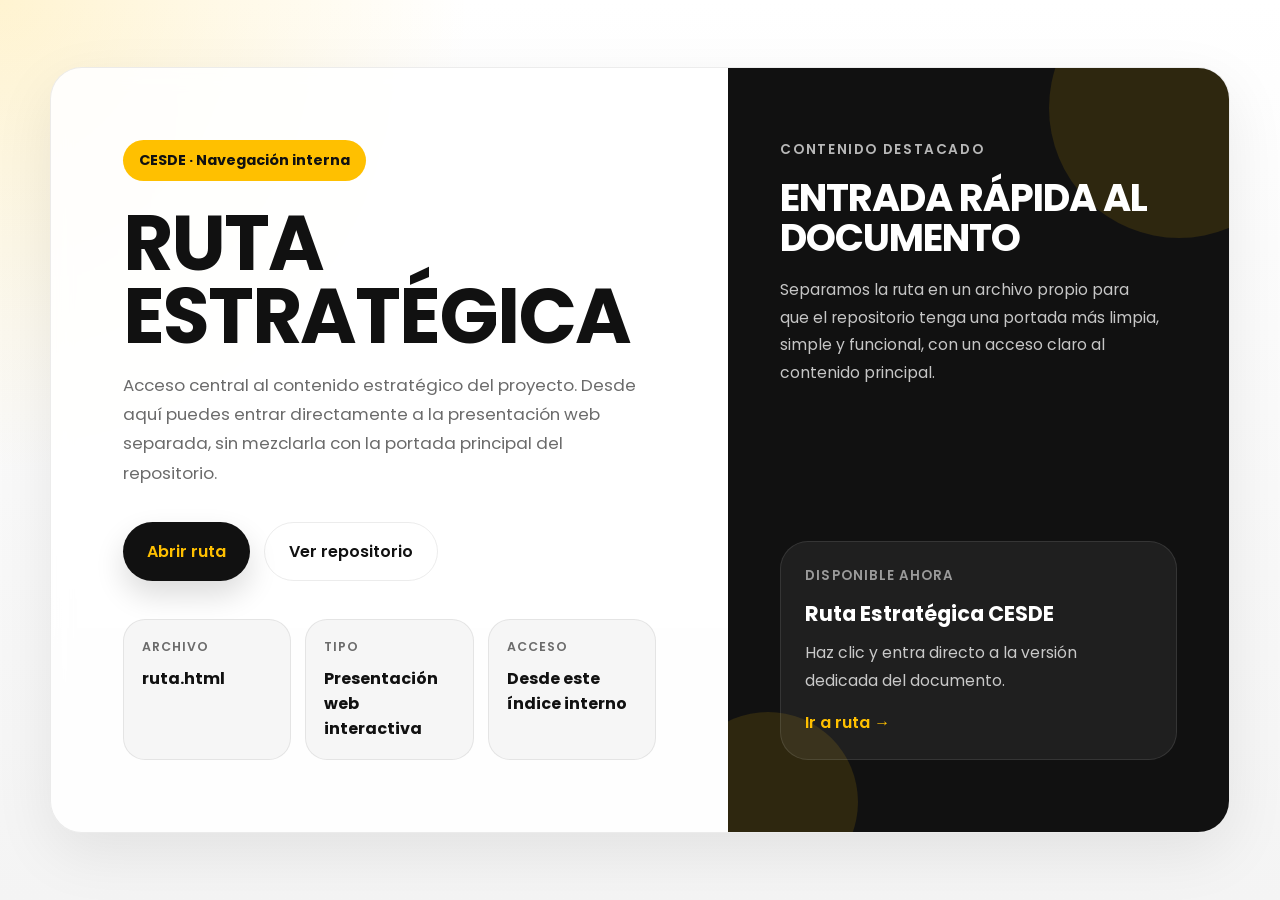
==== commit 7afd954b: "Update index.html" ====
--- a/index.html
+++ b/index.html
@@ -1,1745 +1,307 @@
 <!DOCTYPE html>
 <html lang="es">
 <head>
-    <meta charset="UTF-8">
-    <meta name="viewport" content="width=device-width, initial-scale=1.0">
-    <title>Propuesta Pauta Digital CESDE 2025</title>
-    <!-- Fuentes: Solo Poppins con todos sus pesos -->
-    <link href="https://fonts.googleapis.com/css2?family=Poppins:ital,wght@0,300;0,400;0,500;0,600;0,700;1,300&display=swap" rel="stylesheet">
-    <style>
-        :root {
-            --amarillo: #FFC000;
-            --negro: #000000;
-            --gris-oscuro: #4F4F4F;
-            --gris-medio: #9E9E9E;
-            --gris-claro: #F9F9F9;
-            --gris-borde: #EAEAEA;
-            --blanco: #FFFFFF;
-            --radius: 8px;
-        }
-
-        * {
-            margin: 0;
-            padding: 0;
-            box-sizing: border-box;
-        }
-
-        body {
-            font-family: 'Poppins', sans-serif;
-            background-color: var(--blanco);
-            color: var(--gris-oscuro);
-            overflow-x: hidden;
-            line-height: 1.6;
-        }
-
-        h1, h2, h3, h4, h5, .bold {
-            font-weight: 700;
-            color: var(--negro);
-        }
-
-        .light-text {
-            font-weight: 300;
-            color: var(--gris-oscuro);
-        }
-
-        /* Contenedor Principal */
-        #presentation-container {
-            width: 100vw;
-            height: 100vh;
-            position: relative;
-        }
-
-        .slide {
-            position: absolute;
-            top: 0;
-            left: 0;
-            width: 100%;
-            height: 100%;
-            display: none;
-            padding: 60px 80px 100px 80px; /* Padding inferior extra para la navegación */
-            background-color: var(--blanco);
-            flex-direction: column;
-            transition: opacity 0.4s ease;
-            overflow-y: auto;
-        }
-
-        .slide.active {
-            display: flex;
-            opacity: 1;
-        }
-
-        /* Contenedor Interno para Centrado Vertical/Horizontal */
-        .slide-inner {
-            width: 100%;
-            max-width: 1200px;
-            margin: auto; /* Esto empuja el bloque al centro exacto */
-            display: flex;
-            flex-direction: column;
-        }
-
-        /* --- NUEVO LAYOUT DE HEADER (Columnas) --- */
-        .slide-top-section {
-            display: flex;
-            gap: 40px;
-            margin-bottom: 40px;
-            align-items: flex-start;
-            width: 100%;
-        }
-
-        /* Columna del Título: Se ajusta al contenido para que no haga salto de línea */
-        .slide-title-col {
-            flex: 0 0 auto; 
-        }
-
-        .slide-desc-col {
-            flex: 1;
-            padding-top: 5px;
-        }
-
-        /* Cajón Amarillo: Más amplio y sin salto de línea */
-        .slide-header {
-            background-color: var(--amarillo);
-            padding: 15px 40px;
-            border-radius: var(--radius);
-            width: max-content; 
-            white-space: nowrap; 
-        }
-
-        .slide-header h2 {
-            margin: 0;
-            font-size: 2rem;
-            text-transform: uppercase;
-            letter-spacing: -0.5px;
-            line-height: 1.2;
-        }
-
-        /* Claims de la derecha: Subtítulo (Bold) y Subtexto (Light Italic) */
-        .slide-desc-col .subtext {
-            font-weight: 700; /* Poppins Bold */
-            color: var(--gris-medio);
-            font-size: 1rem;
-            margin-bottom: 10px;
-            text-transform: uppercase;
-            letter-spacing: 1px;
-        }
-
-        .slide-desc-col .body-text {
-            font-weight: 300; /* Poppins Light */
-            font-style: italic; /* Cursiva */
-            font-size: 1.1rem;
-            color: var(--gris-oscuro);
-            margin-bottom: 0;
-        }
-
-        /* Contenido General */
-        .content-area {
-            width: 100%;
-            text-align: left;
-        }
-
-        /* Slide de Portada */
-        .slide-cover {
-            background-color: var(--gris-claro);
-        }
-
-        .slide-cover .slide-inner {
-            align-items: center;
-            text-align: center;
-        }
-
-        .slide-cover h1 {
-            font-size: 4.5rem;
-            margin-bottom: 15px;
-            line-height: 1.1;
-            text-transform: uppercase;
-            letter-spacing: -1px;
-        }
-
-        .slide-cover .body-text {
-            font-size: 1.4rem;
-            max-width: 600px;
-            margin: 0 auto;
-        }
-
-        /* Logo en Portada */
-        .cover-logo {
-            height: 90px;
-            margin-bottom: 30px;
-            object-fit: contain;
-        }
-
-        /* Cuadrícula de Objetivos Planos */
-        .stats-grid {
-            display: grid;
-            grid-template-columns: repeat(3, 1fr);
-            gap: 20px;
-            margin-top: 20px;
-        }
-
-        .stat-card {
-            background: var(--gris-claro);
-            padding: 40px 30px;
-            border-radius: var(--radius);
-            text-align: center;
-            border-left: 4px solid var(--amarillo);
-        }
-
-        .stat-val {
-            font-weight: 700;
-            font-size: 3.5rem;
-            color: var(--negro);
-            line-height: 1;
-            display: block;
-            margin-bottom: 10px;
-        }
-
-        /* --- Enfoque Funnel (Timeline) --- */
-        .timeline-container {
-            margin-top: 20px;
-            border-left: 2px solid var(--gris-borde);
-            padding-left: 30px;
-            position: relative;
-        }
-
-        .timeline-item {
-            margin-bottom: 25px;
-            position: relative;
-            background: var(--gris-claro);
-            padding: 20px 25px;
-            border-radius: var(--radius);
-            border: 1px solid var(--gris-borde);
-        }
-
-        .timeline-item::before {
-            content: '';
-            position: absolute;
-            left: -37px;
-            top: 25px;
-            width: 12px;
-            height: 12px;
-            background: var(--amarillo);
-            border-radius: 50%;
-            border: 3px solid var(--blanco);
-            box-shadow: 0 0 0 2px var(--gris-borde);
-        }
-
-        .timeline-header {
-            display: flex;
-            justify-content: space-between;
-            align-items: center;
-            margin-bottom: 8px;
-        }
-
-        .timeline-item h3 {
-            font-size: 1.2rem;
-            margin: 0;
-        }
-
-        .timeline-tags {
-            display: flex;
-            gap: 8px;
-        }
-
-        .tl-tag {
-            font-size: 0.75rem;
-            font-weight: 600;
-            padding: 4px 12px;
-            border-radius: 50px;
-            background: var(--blanco);
-            color: var(--negro);
-            border: 1px solid var(--gris-medio);
-        }
-        .tl-tag.highlight {
-            background: var(--negro);
-            color: var(--amarillo);
-            border: none;
-        }
-
-        /* --- Mix de Medios (Interactivo Rediseñado) --- */
-        .mix-interactive {
-            display: flex;
-            gap: 30px;
-            margin-top: 20px;
-            align-items: stretch;
-        }
-
-        .mix-tabs {
-            flex: 0 0 280px;
-            display: flex;
-            flex-direction: column;
-            gap: 10px;
-        }
-
-        .mix-tab {
-            background: var(--blanco);
-            border: 1px solid var(--gris-borde);
-            padding: 18px 20px;
-            border-radius: var(--radius);
-            text-align: left;
-            cursor: pointer;
-            display: flex;
-            justify-content: space-between;
-            align-items: center;
-            transition: all 0.2s;
-            font-family: 'Poppins', sans-serif;
-            font-weight: 600;
-            color: var(--negro);
-            font-size: 1.05rem;
-        }
-
-        .mix-tab .pct {
-            font-size: 1.3rem;
-            color: var(--negro);
-        }
-
-        .mix-tab:hover {
-            background: var(--gris-claro);
-        }
-
-        .mix-tab.active {
-            background: var(--negro);
-            color: var(--blanco);
-            border-color: var(--negro);
-            border-left: 6px solid var(--amarillo);
-        }
-        .mix-tab.active .pct {
-            color: var(--amarillo);
-        }
-
-        .mix-panel-container {
-            flex: 1;
-            background: var(--gris-claro);
-            border: 1px solid var(--gris-borde);
-            border-radius: var(--radius);
-            padding: 30px;
-            position: relative;
-        }
-
-        .mix-panel {
-            display: none;
-            animation: fadeIn 0.3s ease;
-        }
-
-        .mix-panel.active {
-            display: block;
-        }
-
-        @keyframes fadeIn { from { opacity: 0; transform: translateY(5px); } to { opacity: 1; transform: translateY(0); } }
-
-        .panel-header-badge {
-            font-size: 1.4rem; 
-            color: var(--amarillo); 
-            background: var(--negro); 
-            padding: 5px 15px; 
-            display: inline-block; 
-            border-radius: 4px; 
-            margin-bottom: 15px;
-            font-weight: 700;
-        }
-
-        .panel-grid {
-            display: grid;
-            grid-template-columns: 1fr;
-            gap: 15px;
-            margin-top: 20px;
-        }
-
-        .panel-box {
-            background: var(--blanco);
-            padding: 15px 20px;
-            border-left: 4px solid var(--amarillo);
-            border-radius: 4px;
-            box-shadow: 0 2px 8px rgba(0,0,0,0.03);
-        }
-
-        .panel-box h5 {
-            font-size: 0.75rem;
-            text-transform: uppercase;
-            color: var(--gris-medio);
-            margin-bottom: 6px;
-            letter-spacing: 0.5px;
-        }
-
-        .panel-box p {
-            margin: 0;
-            font-size: 0.95rem;
-            color: var(--gris-oscuro);
-            font-weight: 300;
-        }
-
-        /* --- Acordeones Planos (Journey e Infografía) --- */
-        .journey-container {
-            position: relative;
-            padding-left: 20px;
-            margin-top: 20px;
-        }
-        .journey-container::before {
-            content: '';
-            position: absolute;
-            left: 5px;
-            top: 20px;
-            bottom: 20px;
-            width: 2px;
-            background: var(--gris-borde);
-            z-index: 1;
-        }
-
-        .acc-item {
-            background: var(--gris-claro);
-            border-radius: 4px;
-            overflow: hidden;
-            transition: background 0.2s ease;
-            margin-bottom: 12px;
-            position: relative;
-            z-index: 2;
-            box-shadow: 0 2px 10px rgba(0,0,0,0.02);
-            border: 1px solid var(--gris-borde);
-        }
-
-        .acc-item.open {
-            background: var(--blanco);
-            border-color: var(--amarillo);
-            box-shadow: 0 4px 15px rgba(0,0,0,0.05);
-        }
-
-        .acc-item::before {
-            content: '';
-            position: absolute;
-            left: -19px;
-            top: 22px;
-            width: 8px;
-            height: 8px;
-            background: var(--blanco);
-            border: 2px solid var(--gris-medio);
-            border-radius: 50%;
-            z-index: 3;
-            transition: all 0.2s;
-        }
-        .acc-item.open::before {
-            border-color: var(--amarillo);
-            background: var(--amarillo);
-            box-shadow: 0 0 0 3px rgba(255, 192, 0, 0.2);
-        }
-
-        .acc-header {
-            padding: 18px 25px;
-            font-weight: 600;
-            font-size: 1.05rem;
-            color: var(--negro);
-            display: flex;
-            justify-content: space-between;
-            align-items: center;
-            cursor: pointer;
-        }
-
-        .acc-icon {
-            font-weight: 300;
-            font-size: 1.5rem;
-            color: var(--gris-oscuro);
-        }
-
-        .acc-content {
-            max-height: 0;
-            padding: 0 25px;
-            opacity: 0;
-            transition: all 0.3s ease;
-            font-weight: 300;
-            font-size: 1rem;
-            color: var(--gris-oscuro);
-            overflow: hidden;
-        }
-
-        .acc-item.open .acc-content {
-            max-height: 1000px;
-            padding: 0 25px 25px 25px;
-            opacity: 1;
-        }
-
-        .j-grid {
-            display: grid;
-            grid-template-columns: repeat(4, 1fr);
-            gap: 15px;
-            margin-top: 15px;
-            border-top: 1px dashed var(--gris-borde);
-            padding-top: 20px;
-        }
-
-        .j-box {
-            background: var(--gris-claro);
-            padding: 15px;
-            border-radius: 6px;
-            font-size: 0.9rem;
-            line-height: 1.4;
-        }
-
-        .j-box h5 {
-            font-size: 0.75rem;
-            text-transform: uppercase;
-            color: var(--gris-medio);
-            margin-bottom: 6px;
-            letter-spacing: 0.5px;
-        }
-
-        .j-box p { margin: 0; font-weight: 400; color: var(--negro); }
-        
-        .j-box.highlight {
-            background: #fffdf5;
-            border: 1px solid var(--amarillo);
-            display: flex;
-            flex-direction: column;
-            justify-content: center;
-        }
-        .j-box.highlight p {
-            font-size: 1.8rem;
-            font-weight: 700;
-            color: var(--negro);
-        }
-
-        /* Detalle Becas */
-        .beca-detail {
-            display: grid;
-            grid-template-columns: 1fr 1fr;
-            gap: 15px;
-            margin-top: 10px;
-        }
-        .beca-box {
-            background: var(--gris-claro);
-            padding: 15px;
-            border-radius: 4px;
-        }
-        .beca-box h4 {
-            font-size: 0.8rem;
-            text-transform: uppercase;
-            color: var(--gris-medio);
-            margin-bottom: 5px;
-            font-weight: 600;
-        }
-
-        /* Navegación y Botones */
-        .nav-controls {
-            position: fixed;
-            bottom: 40px;
-            left: 80px;
-            display: flex;
-            gap: 15px;
-            z-index: 100;
-        }
-
-        .nav-btn {
-            background: var(--gris-claro);
-            color: var(--negro);
-            border: 1px solid var(--gris-medio);
-            padding: 12px 25px;
-            font-family: 'Poppins', sans-serif;
-            font-weight: 500;
-            cursor: pointer;
-            border-radius: 4px;
-            transition: all 0.2s;
-        }
-
-        .nav-btn:hover {
-            background: var(--negro);
-            color: var(--amarillo);
-            border-color: var(--negro);
-        }
-
-        .nav-btn:disabled {
-            background: var(--gris-claro);
-            color: var(--gris-medio);
-            border-color: var(--gris-claro);
-            cursor: not-allowed;
-        }
-
-        .progress-bar {
-            position: fixed;
-            bottom: 0;
-            left: 0;
-            height: 6px;
-            background: var(--amarillo);
-            transition: width 0.3s ease;
-            z-index: 1001;
-        }
-
-        /* --- MENÚ ÍNDICE --- */
-        .index-toggle-btn {
-            position: fixed;
-            top: 40px;
-            right: 200px;
-            background: var(--negro);
-            color: var(--amarillo);
-            border: none;
-            padding: 12px 24px;
-            border-radius: 50px;
-            font-family: 'Poppins', sans-serif;
-            font-weight: 600;
-            font-size: 1rem;
-            cursor: pointer;
-            z-index: 2000;
-            box-shadow: 0 4px 15px rgba(0,0,0,0.1);
-            transition: transform 0.2s, background 0.2s;
-            display: flex;
-            align-items: center;
-            gap: 8px;
-        }
-
-        .index-toggle-btn:hover {
-            transform: translateY(-2px);
-            background: var(--gris-oscuro);
-        }
-
-        .index-modal {
-            position: fixed;
-            top: 0;
-            left: 0;
-            width: 100vw;
-            height: 100vh;
-            background: rgba(255, 255, 255, 0.95);
-            backdrop-filter: blur(5px);
-            z-index: 2001;
-            display: flex;
-            flex-direction: column;
-            justify-content: center;
-            align-items: center;
-            opacity: 0;
-            pointer-events: none;
-            transition: opacity 0.3s ease;
-        }
-
-        .index-modal.open {
-            opacity: 1;
-            pointer-events: all;
-        }
-
-        .index-close {
-            position: absolute;
-            top: 40px;
-            right: 40px;
-            background: none;
-            border: none;
-            font-size: 2rem;
-            color: var(--negro);
-            cursor: pointer;
-            transition: color 0.2s;
-        }
-
-        .index-close:hover {
-            color: var(--amarillo);
-        }
-
-        .index-modal h2 {
-            font-size: 2.5rem;
-            margin-bottom: 40px;
-            color: var(--negro);
-            text-transform: uppercase;
-            letter-spacing: -0.5px;
-        }
-
-        .index-list {
-            list-style: none;
-            padding: 0;
-            margin: 0;
-            width: 100%;
-            max-width: 600px;
-        }
-
-        .index-list li {
-            font-size: 1.5rem;
-            font-weight: 600;
-            color: var(--gris-oscuro);
-            padding: 15px 20px;
-            margin-bottom: 10px;
-            border-radius: var(--radius);
-            cursor: pointer;
-            transition: all 0.2s ease;
-            display: flex;
-            align-items: center;
-            gap: 15px;
-        }
-
-        .index-list li::before {
-            content: '→';
-            color: var(--amarillo);
-            font-weight: 700;
-            opacity: 0;
-            transform: translateX(-10px);
-            transition: all 0.2s;
-        }
-
-        .index-list li:hover {
-            background: var(--negro);
-            color: var(--blanco);
-        }
-
-        .index-list li:hover::before {
-            opacity: 1;
-            transform: translateX(0);
-        }
-
-
-        /* ==========================================
-           DISEÑO RESPONSIVO (MEDIA QUERIES)
-           ========================================== */
-        @media (max-width: 992px) {
-            .slide {
-                padding: 40px 40px 100px 40px;
-            }
-            .slide-top-section {
-                flex-direction: column;
-                gap: 10px;
-                margin-bottom: 25px;
-            }
-            .slide-title-col {
-                flex: auto;
-                width: 100%;
-            }
-            .slide-header {
-                white-space: normal; /* Permitir salto en móvil para no desbordar */
-                width: 100%;
-            }
-            .stats-grid {
-                grid-template-columns: 1fr;
-            }
-            .mix-interactive {
-                flex-direction: column;
-            }
-            .mix-tabs {
-                flex: auto;
-                flex-direction: row;
-                flex-wrap: wrap;
-            }
-            .mix-tab {
-                flex: 1;
-                min-width: 140px;
-                padding: 12px 15px;
-            }
-            .j-grid {
-                grid-template-columns: 1fr 1fr;
-            }
-            .beca-detail {
-                grid-template-columns: 1fr;
-            }
-        }
-
-        @media (max-width: 576px) {
-            .slide {
-                padding: 30px 20px 90px 20px;
-            }
-            .slide-cover h1 {
-                font-size: 2.8rem;
-            }
-            .slide-header h2 {
-                font-size: 1.5rem;
-            }
-            .mix-tabs {
-                flex-direction: column;
-            }
-            .j-grid {
-                grid-template-columns: 1fr;
-            }
-            .nav-controls {
-                left: 20px;
-                bottom: 20px;
-            }
-            .index-toggle-btn {
-                top: 20px;
-                right: 20px;
-                padding: 8px 16px;
-                font-size: 0.9rem;
-            }
-            .index-modal h2 {
-                font-size: 1.8rem;
-            }
-            .index-list li {
-                font-size: 1.1rem;
-            }
-        }
-
-    </style>
+  <meta charset="UTF-8" />
+  <meta name="viewport" content="width=device-width, initial-scale=1.0" />
+  <title>CESDE</title>
+  <link rel="preconnect" href="https://fonts.googleapis.com">
+  <link rel="preconnect" href="https://fonts.gstatic.com" crossorigin>
+  <link href="https://fonts.googleapis.com/css2?family=Poppins:wght@300;400;500;600;700&display=swap" rel="stylesheet">
+  <style>
+    :root {
+      --yellow: #FFC000;
+      --black: #111111;
+      --white: #ffffff;
+      --gray: #6b6b6b;
+      --soft: #f6f6f6;
+      --line: rgba(17,17,17,.08);
+      --radius: 22px;
+      --shadow: 0 20px 60px rgba(0,0,0,.08);
+    }
+
+    * { box-sizing: border-box; margin: 0; padding: 0; }
+
+    body {
+      font-family: 'Poppins', sans-serif;
+      background:
+        radial-gradient(circle at top left, rgba(255,192,0,.18), transparent 30%),
+        linear-gradient(180deg, #ffffff 0%, #f4f4f4 100%);
+      color: var(--black);
+      min-height: 100vh;
+    }
+
+    .page {
+      min-height: 100vh;
+      display: flex;
+      align-items: center;
+      justify-content: center;
+      padding: 40px 24px;
+    }
+
+    .shell {
+      width: 100%;
+      max-width: 1180px;
+      background: rgba(255,255,255,.88);
+      backdrop-filter: blur(10px);
+      border: 1px solid var(--line);
+      border-radius: 32px;
+      box-shadow: var(--shadow);
+      overflow: hidden;
+      display: grid;
+      grid-template-columns: 1.15fr .85fr;
+    }
+
+    .hero {
+      padding: 72px;
+      position: relative;
+    }
+
+    .eyebrow {
+      display: inline-flex;
+      align-items: center;
+      gap: 10px;
+      padding: 10px 16px;
+      border-radius: 999px;
+      background: var(--yellow);
+      color: var(--black);
+      font-size: .9rem;
+      font-weight: 700;
+      margin-bottom: 26px;
+    }
+
+    h1 {
+      font-size: clamp(2.5rem, 6vw, 5rem);
+      line-height: .95;
+      letter-spacing: -2px;
+      margin-bottom: 18px;
+      text-transform: uppercase;
+    }
+
+    .lead {
+      font-size: 1.05rem;
+      line-height: 1.75;
+      color: var(--gray);
+      max-width: 620px;
+      margin-bottom: 34px;
+    }
+
+    .actions {
+      display: flex;
+      flex-wrap: wrap;
+      gap: 14px;
+      margin-bottom: 38px;
+    }
+
+    .btn {
+      appearance: none;
+      border: 0;
+      text-decoration: none;
+      border-radius: 999px;
+      padding: 16px 24px;
+      font-weight: 600;
+      transition: transform .2s ease, box-shadow .2s ease, background .2s ease;
+      display: inline-flex;
+      align-items: center;
+      gap: 10px;
+    }
+
+    .btn:hover { transform: translateY(-2px); }
+
+    .btn-primary {
+      background: var(--black);
+      color: var(--yellow);
+      box-shadow: 0 14px 30px rgba(0,0,0,.14);
+    }
+
+    .btn-secondary {
+      background: transparent;
+      color: var(--black);
+      border: 1px solid var(--line);
+    }
+
+    .mini-grid {
+      display: grid;
+      grid-template-columns: repeat(3, minmax(0, 1fr));
+      gap: 14px;
+      max-width: 640px;
+    }
+
+    .mini-card {
+      background: var(--soft);
+      border: 1px solid var(--line);
+      border-radius: var(--radius);
+      padding: 18px;
+    }
+
+    .mini-card span {
+      display: block;
+      font-size: .78rem;
+      text-transform: uppercase;
+      letter-spacing: .08em;
+      color: var(--gray);
+      margin-bottom: 10px;
+      font-weight: 600;
+    }
+
+    .mini-card strong {
+      font-size: 1rem;
+      line-height: 1.35;
+    }
+
+    .panel {
+      background: var(--black);
+      color: var(--white);
+      padding: 72px 52px;
+      display: flex;
+      flex-direction: column;
+      justify-content: space-between;
+      position: relative;
+      overflow: hidden;
+    }
+
+    .panel::before,
+    .panel::after {
+      content: "";
+      position: absolute;
+      border-radius: 50%;
+      background: rgba(255,192,0,.12);
+    }
+
+    .panel::before {
+      width: 260px;
+      height: 260px;
+      top: -90px;
+      right: -80px;
+    }
+
+    .panel::after {
+      width: 180px;
+      height: 180px;
+      bottom: -60px;
+      left: -50px;
+    }
+
+    .panel-top {
+      position: relative;
+      z-index: 1;
+    }
+
+    .panel-label {
+      font-size: .85rem;
+      text-transform: uppercase;
+      letter-spacing: .12em;
+      color: rgba(255,255,255,.7);
+      margin-bottom: 18px;
+      font-weight: 600;
+    }
+
+    .panel h2 {
+      font-size: clamp(1.8rem, 3vw, 2.8rem);
+      line-height: 1.05;
+      letter-spacing: -1px;
+      margin-bottom: 18px;
+      text-transform: uppercase;
+    }
+
+    .panel p {
+      color: rgba(255,255,255,.76);
+      line-height: 1.75;
+      font-size: .98rem;
+      max-width: 380px;
+    }
+
+    .route-card {
+      position: relative;
+      z-index: 1;
+      margin-top: 36px;
+      background: rgba(255,255,255,.06);
+      border: 1px solid rgba(255,255,255,.1);
+      border-radius: 28px;
+      padding: 24px;
+    }
+
+    .route-card small {
+      display: block;
+      color: rgba(255,255,255,.55);
+      text-transform: uppercase;
+      letter-spacing: .08em;
+      margin-bottom: 12px;
+      font-weight: 600;
+    }
+
+    .route-card strong {
+      display: block;
+      font-size: 1.3rem;
+      margin-bottom: 10px;
+    }
+
+    .route-card a {
+      display: inline-flex;
+      align-items: center;
+      gap: 10px;
+      color: var(--yellow);
+      text-decoration: none;
+      font-weight: 600;
+      margin-top: 16px;
+    }
+
+    @media (max-width: 980px) {
+      .shell { grid-template-columns: 1fr; }
+      .hero, .panel { padding: 42px 28px; }
+      .mini-grid { grid-template-columns: 1fr; }
+    }
+  </style>
 </head>
 <body>
-
-    <!-- Marca de agua logos -->
-    <div style="
-        position: fixed;
-        top: 22px;
-        right: 36px;
-        display: flex;
-        align-items: center;
-        gap: 10px;
-        z-index: 3000;
-        pointer-events: none;
-    ">
-        <img src="[data-uri]"
-             alt="ADCOM"
-             style="height: 36px; width: 36px; border-radius: 50%; object-fit: cover; opacity: 0.9;">
-        <img src="[data-uri]" alt="CESDE" style="height:30px;width:auto;object-fit:contain;mix-blend-mode:multiply;opacity:0.9;">
-    </div>
-
-    <!-- Botón Índice -->
-    <button class="index-toggle-btn" onclick="toggleIndex()">☰ Índice</button>
-
-    <!-- Modal Índice -->
-    <div class="index-modal" id="indexModal">
-        <button class="index-close" onclick="toggleIndex()">✕</button>
-        <h2>Índice de Contenidos</h2>
-        <ul class="index-list">
-            <li onclick="goToSlide(0)">0. Portada</li>
-            <li onclick="goToSlide(1)">1. Objetivos de Negocio</li>
-            <li onclick="goToSlide(2)">2. Enfoque Estratégico</li>
-            <li onclick="goToSlide(3)">3. Mix de Medios</li>
-            <li onclick="goToSlide(4)">4. User Journey</li>
-            <li onclick="goToSlide(5)">5. Estrategia de Becas</li>
-            <li onclick="goToSlide(6)">6. Oportunidad Táctica</li>
-            <li onclick="goToSlide(7)">7. Presupuesto General</li>
-            <li onclick="goToSlide(8)">8. Presupuesto por Sede</li>
-        </ul>
-    </div>
-
-
-    <div id="presentation-container">
-        
-        <!-- SLIDE 1: PORTADA -->
-        <div class="slide slide-cover active">
-            <div class="slide-inner">
-                <!-- Logo principal en portada (con fallback a un recuadro si falla la carga local) -->
-                <img src="[data-uri]" alt="ADCOM" class="cover-logo" style="height:90px;width:90px;border-radius:50%;object-fit:cover;margin-bottom:30px;">
-                
-                <h1>Estrategia Pauta<br>Digital CESDE</h1>
-                <div style="background: var(--amarillo); height: 6px; width: 80px; margin: 25px auto;"></div>
-                <p class="body-text">Plan de crecimiento, priorizando la conversión y acompañamiento integral en el proceso de decisión del usuario para el ciclo 2025-2.</p>
-                <p class="subtext" style="margin-top: 30px;">13 de Abril – 16 de Agosto</p>
-            </div>
+  <main class="page">
+    <section class="shell">
+      <div class="hero">
+        <div class="eyebrow">CESDE · Navegación interna</div>
+        <h1>Ruta estratégica</h1>
+        <p class="lead">
+          Acceso central al contenido estratégico del proyecto. Desde aquí puedes entrar
+          directamente a la presentación web separada, sin mezclarla con la portada principal del repositorio.
+        </p>
+
+        <div class="actions">
+          <a class="btn btn-primary" href="./ruta.html">Abrir ruta</a>
+          <a class="btn btn-secondary" href="https://github.com/DanielAdcom98/Cesde" target="_blank" rel="noopener noreferrer">Ver repositorio</a>
         </div>
 
-        <!-- SLIDE 2: OBJETIVOS -->
-        <div class="slide">
-            <div class="slide-inner">
-                <div class="slide-top-section">
-                    <div class="slide-title-col">
-                        <div class="slide-header"><h2>Objetivos de Negocio</h2></div>
-                    </div>
-                    <div class="slide-desc-col">
-                        <p class="subtext">Propósito de la campaña</p>
-                        <p class="body-text">No nos limitamos únicamente a la captación inicial; la meta es estructurar un ecosistema digital que genere un <strong>volumen sostenido de leads con alta intención</strong>, acompañándolos cualitativamente hasta concretar la matrícula.</p>
-                    </div>
-                </div>
-                
-                <div class="content-area">
-                    <div class="stats-grid">
-                        <div class="stat-card">
-                            <span class="stat-val">3.000</span>
-                            <p class="light-text">Matrículas meta proyectadas para el periodo.</p>
-                        </div>
-                        <div class="stat-card">
-                            <span class="stat-val">3</span>
-                            <p class="light-text">Sedes operativas: Medellín, Bello y Rionegro.</p>
-                        </div>
-                        <div class="stat-card">
-                            <span class="stat-val">100%</span>
-                            <p class="light-text">Enfoque integral orientado a la conversión final.</p>
-                        </div>
-                    </div>
-                </div>
-            </div>
+        <div class="mini-grid">
+          <article class="mini-card">
+            <span>Archivo</span>
+            <strong>ruta.html</strong>
+          </article>
+          <article class="mini-card">
+            <span>Tipo</span>
+            <strong>Presentación web interactiva</strong>
+          </article>
+          <article class="mini-card">
+            <span>Acceso</span>
+            <strong>Desde este índice interno</strong>
+          </article>
         </div>
-
-        <!-- SLIDE 3: ENFOQUE ESTRATÉGICO (Timeline) -->
-        <div class="slide">
-            <div class="slide-inner">
-                <div class="slide-top-section">
-                    <div class="slide-title-col">
-                        <div class="slide-header"><h2>Enfoque Estratégico</h2></div>
-                    </div>
-                    <div class="slide-desc-col">
-                        <p class="subtext">De la generación de demanda a la conversión final</p>
-                        <p class="body-text">Una estrategia que construye confianza en un entorno competitivo y captura agresivamente la demanda activa.</p>
-                    </div>
-                </div>
-
-                <div class="content-area">
-                    <div class="timeline-container">
-                        <div class="timeline-item">
-                            <div class="timeline-header">
-                                <h3>01. Generación de Demanda</h3>
-                                <div class="timeline-tags">
-                                    <span class="tl-tag highlight">Meta Ads</span>
-                                    <span class="tl-tag highlight">TikTok Ads</span>
-                                </div>
-                            </div>
-                            <p class="light-text">Descubrimiento, tráfico inicial y primeros leads cualificados. Orientado a audiencias en etapa de exploración vocacional.</p>
-                        </div>
-
-                        <div class="timeline-item">
-                            <div class="timeline-header">
-                                <h3>02. Captura de Intención</h3>
-                                <div class="timeline-tags">
-                                    <span class="tl-tag highlight">Google Search</span>
-                                </div>
-                            </div>
-                            <p class="light-text">Interceptar usuarios que ya tienen una necesidad clara de estudio, buscando activamente programas específicos e instituciones.</p>
-                        </div>
-
-                        <div class="timeline-item" style="margin-bottom:0;">
-                            <div class="timeline-header">
-                                <h3>03. Conversión y Cierre</h3>
-                                <div class="timeline-tags">
-                                    <span class="tl-tag highlight">Meta RMKT</span>
-                                    <span class="tl-tag">Display</span>
-                                </div>
-                            </div>
-                            <p class="light-text">Aceleración de la decisión mediante remarketing persuasivo. Uso de gatillos de urgencia, becas disponibles y cierre de cupos.</p>
-                        </div>
-                    </div>
-                </div>
-            </div>
+      </div>
+
+      <aside class="panel">
+        <div class="panel-top">
+          <div class="panel-label">Contenido destacado</div>
+          <h2>Entrada rápida al documento</h2>
+          <p>
+            Separamos la ruta en un archivo propio para que el repositorio tenga una portada más limpia,
+            simple y funcional, con un acceso claro al contenido principal.
+          </p>
         </div>
 
-        <!-- SLIDE 4: MIX DE MEDIOS INTERACTIVO -->
-        <div class="slide">
-            <div class="slide-inner">
-                <div class="slide-top-section">
-                    <div class="slide-title-col">
-                        <div class="slide-header"><h2>Mix de Medios</h2></div>
-                    </div>
-                    <div class="slide-desc-col">
-                        <p class="subtext">Distribución real del presupuesto · $130M total</p>
-                        <p class="body-text">Meta Ads es el canal central de la estrategia: mayor volumen, menor CPL y cobertura en las tres sedes. <strong>Google se activa únicamente en los programas Pareto de Medellín</strong> — los de mayor demanda histórica — para capturar intención activa de búsqueda. Bello y Rionegro operan 100% en Meta. La inversión en Google queda <em>abierta a ajuste</em> si se quiere ampliar cobertura. Clic en cada canal para el detalle.</p>
-                    </div>
-                </div>
-
-                <div class="content-area">
-                    <div class="mix-interactive">
-                        <div class="mix-tabs">
-                            <button class="mix-tab active" onclick="showMixPanel('meta', this)">
-                                <span class="name">Facebook Ads</span> <span class="pct">85.7%</span>
-                            </button>
-                            <button class="mix-tab" onclick="showMixPanel('search', this)">
-                                <span class="name">Google Ads</span> <span class="pct">9.2%</span>
-                            </button>
-                            <button class="mix-tab" onclick="showMixPanel('tiktok', this)">
-                                <span class="name">TikTok Ads</span> <span class="pct">5.0%</span>
-                            </button>
-                        </div>
-
-                        <div class="mix-panel-container">
-
-                            <!-- Panel Facebook (PRINCIPAL) -->
-                            <div class="mix-panel active" id="panel-meta">
-                                <span class="panel-header-badge">Facebook Ads — Canal Principal</span>
-                                <p class="body-text" style="font-style:normal;font-weight:300;">Canal líder de la estrategia. Combina alto volumen de leads a través de campañas formales por programa, campañas genéricas de marca y remarketing intensivo hacia usuarios que ya interactuaron con CESDE.</p>
-                                
-                                <!-- KPIs reales en fila -->
-                                <div style="display:grid;grid-template-columns:repeat(4,1fr);gap:12px;margin:16px 0;">
-                                    <div class="panel-box" style="text-align:center;padding:14px;">
-                                        <h5>Inversión</h5>
-                                        <p style="font-size:1.4rem;font-weight:700;color:var(--negro);">$111.4M</p>
-                                    </div>
-                                    <div class="panel-box" style="text-align:center;padding:14px;">
-                                        <h5>Meta Leads</h5>
-                                        <p style="font-size:1.4rem;font-weight:700;color:var(--negro);">18.673</p>
-                                    </div>
-                                    <div class="panel-box" style="text-align:center;padding:14px;">
-                                        <h5>CPL Prom.</h5>
-                                        <p style="font-size:1.4rem;font-weight:700;color:var(--negro);">$5.967</p>
-                                    </div>
-                                    <div class="panel-box" style="text-align:center;padding:14px;background:#fffdf5;border:1px solid var(--amarillo);">
-                                        <h5>Participación</h5>
-                                        <p style="font-size:1.4rem;font-weight:700;color:var(--negro);">85.7%</p>
-                                    </div>
-                                </div>
-
-                                <!-- Distribución por sede -->
-                                <div style="display:grid;grid-template-columns:1fr 1fr;gap:12px;">
-                                    <div class="panel-box">
-                                        <h5>Formatos activos</h5>
-                                        <p>Imagen estática, video, carrusel y <strong>Lead Gen Ads</strong> (formularios nativos de alta conversión). Reels para alcance orgánico y pauta de retargeting con creatividades diferenciadas por etapa del funnel.</p>
-                                    </div>
-                                    <div class="panel-box">
-                                        <h5>Distribución por sede</h5>
-                                        <div style="margin-top:6px;font-size:0.88rem;color:var(--gris-oscuro);font-weight:300;">
-                                            <div style="display:flex;justify-content:space-between;padding:4px 0;border-bottom:1px solid var(--gris-borde);"><span>Medellín</span><strong style="color:var(--negro);">$73.1M</strong></div>
-                                            <div style="display:flex;justify-content:space-between;padding:4px 0;border-bottom:1px solid var(--gris-borde);"><span>Bello</span><strong style="color:var(--negro);">$13.2M</strong></div>
-                                            <div style="display:flex;justify-content:space-between;padding:4px 0;border-bottom:1px solid var(--gris-borde);"><span>Rionegro</span><strong style="color:var(--negro);">$13.1M</strong></div>
-                                            <div style="display:flex;justify-content:space-between;padding:4px 0;"><span>Transversales (Tácticas + Becas)</span><strong style="color:var(--negro);">$15.0M</strong></div>
-                                        </div>
-                                    </div>
-                                </div>
-                            </div>
-
-                            <!-- Panel Google -->
-                            <div class="mix-panel" id="panel-search">
-                                <span class="panel-header-badge">Google Ads — Programas Pareto · Solo Medellín</span>
-
-                                <!-- Claim estratégico destacado -->
-                                <div style="background:var(--negro);border-radius:var(--radius);padding:16px 22px;margin-bottom:16px;border-left:4px solid var(--amarillo);">
-                                    <p style="font-size:0.95rem;color:var(--blanco);font-weight:300;line-height:1.65;margin:0;">
-                                        La inversión en Google <strong style="color:var(--amarillo);">no busca ser el canal principal</strong>. La decisión estratégica es <strong style="color:var(--amarillo);">concentrar el presupuesto en Meta</strong> para maximizar volumen y eficiencia. Google se activa exclusivamente en los <strong style="color:var(--amarillo);">programas Pareto de Medellín</strong> — aquellos con mayor demanda histórica — donde la búsqueda activa garantiza leads de alta intención.
-                                        <br><br>
-                                        <span style="color:rgba(255,255,255,0.5);font-size:0.85rem;">⚙️ <em>Queda abierto a ajuste: si se quiere ampliar la presencia en Google a más programas o sedes, el presupuesto puede reasignarse desde las campañas de cobertura general.</em></span>
-                                    </p>
-                                </div>
-
-                                <div style="display:grid;grid-template-columns:repeat(4,1fr);gap:12px;margin-bottom:14px;">
-                                    <div class="panel-box" style="text-align:center;padding:14px;">
-                                        <h5>Inversión</h5>
-                                        <p style="font-size:1.4rem;font-weight:700;color:var(--negro);">$12.0M</p>
-                                    </div>
-                                    <div class="panel-box" style="text-align:center;padding:14px;">
-                                        <h5>Meta Leads</h5>
-                                        <p style="font-size:1.4rem;font-weight:700;color:var(--negro);">1.504</p>
-                                    </div>
-                                    <div class="panel-box" style="text-align:center;padding:14px;">
-                                        <h5>CPL Prom.</h5>
-                                        <p style="font-size:1.4rem;font-weight:700;color:var(--negro);">$7.980</p>
-                                    </div>
-                                    <div class="panel-box" style="text-align:center;padding:14px;background:#fffdf5;border:1px solid var(--amarillo);">
-                                        <h5>Cobertura</h5>
-                                        <p style="font-size:1.0rem;font-weight:700;color:var(--negro);">Solo Medellín</p>
-                                    </div>
-                                </div>
-
-                                <div style="display:grid;grid-template-columns:1fr 1fr;gap:12px;">
-                                    <div class="panel-box">
-                                        <h5>Programas Pareto activados en Google</h5>
-                                        <p style="font-weight:300;font-size:0.9rem;line-height:1.7;">Arte Culinario ($1.3M) · Diseño Gráfico ($2.1M) · Desarrollo de Software ($2.6M) · Asistente Administrativo ($1.7M) · Campaña General MED ($4.3M)</p>
-                                    </div>
-                                    <div class="panel-box" style="background:#fff8f0;border-left:4px solid #FF9800;">
-                                        <h5 style="color:#E65100;">Bello y Rionegro — Solo Meta</h5>
-                                        <p style="font-weight:300;font-size:0.9rem;line-height:1.7;color:var(--gris-oscuro);">Estas dos sedes no tienen inversión en Google en este plan. La pauta opera 100% en Facebook Ads, donde el costo por lead es más eficiente para el volumen requerido.</p>
-                                    </div>
-                                </div>
-                            </div>
-
-                            <!-- Panel TikTok -->
-                            <div class="mix-panel" id="panel-tiktok">
-                                <span class="panel-header-badge" style="color:var(--negro);background:var(--amarillo);">TikTok Ads — Descubrimiento Gen Z</span>
-                                <p class="body-text" style="font-style:normal;font-weight:300;">Presencia en el canal de mayor crecimiento entre audiencias de 18-28 años, con contenido nativo y aspiracional que conecta la decisión educativa con su estilo de vida digital.</p>
-
-                                <div style="display:grid;grid-template-columns:repeat(4,1fr);gap:12px;margin:16px 0;">
-                                    <div class="panel-box" style="text-align:center;padding:14px;">
-                                        <h5>Inversión</h5>
-                                        <p style="font-size:1.4rem;font-weight:700;color:var(--negro);">$6.55M</p>
-                                    </div>
-                                    <div class="panel-box" style="text-align:center;padding:14px;">
-                                        <h5>Meta Leads</h5>
-                                        <p style="font-size:1.4rem;font-weight:700;color:var(--negro);">500</p>
-                                    </div>
-                                    <div class="panel-box" style="text-align:center;padding:14px;">
-                                        <h5>CPL Est.</h5>
-                                        <p style="font-size:1.4rem;font-weight:700;color:var(--negro);">$13.100</p>
-                                    </div>
-                                    <div class="panel-box" style="text-align:center;padding:14px;background:#fffdf5;border:1px solid var(--amarillo);">
-                                        <h5>Participación</h5>
-                                        <p style="font-size:1.4rem;font-weight:700;color:var(--negro);">5.0%</p>
-                                    </div>
-                                </div>
-
-                                <div style="display:grid;grid-template-columns:1fr 1fr;gap:12px;">
-                                    <div class="panel-box">
-                                        <h5>Campaña activa</h5>
-                                        <p style="font-weight:300;font-size:0.9rem;line-height:1.6;">Campaña General Medellín — el mensaje más amplio de marca CESDE, con storytelling sobre vida estudiantil, empleabilidad y oportunidades reales de los egresados técnicos.</p>
-                                    </div>
-                                    <div class="panel-box">
-                                        <h5>Rol en el funnel</h5>
-                                        <p style="font-weight:300;font-size:0.9rem;line-height:1.6;">Awareness y primer descubrimiento. Genera el interés inicial que luego Facebook y Google convierten. Complementa el mix sin competir con los canales de conversión directa.</p>
-                                    </div>
-                                </div>
-                            </div>
-
-                        </div>
-                    </div>
-                </div>
-            </div>
+        <div class="route-card">
+          <small>Disponible ahora</small>
+          <strong>Ruta Estratégica CESDE</strong>
+          <p>Haz clic y entra directo a la versión dedicada del documento.</p>
+          <a href="./ruta.html">Ir a ruta →</a>
         </div>
-
-        <!-- SLIDE 5: USER JOURNEY INFOGRÁFICO -->
-        <div class="slide">
-            <div class="slide-inner">
-                <div class="slide-top-section">
-                    <div class="slide-title-col">
-                        <div class="slide-header"><h2>User Journey</h2></div>
-                    </div>
-                    <div class="slide-desc-col">
-                        <p class="subtext">Ruta del prospecto hacia la matrícula</p>
-                        <p class="body-text">Cada etapa cumple un rol preciso en el funnel. La conversión final concentra el mayor peso estratégico, apoyada por el Contact Center de CESDE sobre leads cualificados. Haz clic para expandir cada etapa.</p>
-                    </div>
-                </div>
-
-                <div class="content-area">
-                    <div class="journey-container">
-                        <div class="acc-item">
-                            <div class="acc-header" onclick="toggleAcc(this)">
-                                <span>1. Descubrimiento e Impacto Inicial</span>
-                                <span class="acc-icon">+</span>
-                            </div>
-                            <div class="acc-content">
-                                <p class="light-text" style="font-size:0.95rem; margin-bottom:10px;">Primer contacto del usuario con CESDE en entornos de navegación social. El objetivo es generar interés inicial con mensajes aspiracionales sobre el futuro profesional.</p>
-                                <div class="j-grid">
-                                    <div class="j-box"><h5>Objetivo</h5><p>Alcance masivo, reconocimiento de marca, clics hacia oferta de programas.</p></div>
-                                    <div class="j-box"><h5>Medios</h5><p><strong>Facebook Ads</strong> (85.7% ppto) · <strong>TikTok Ads</strong> — Campaña General MED $6.55M</p></div>
-                                    <div class="j-box"><h5>Mensajes Clave</h5><p>Aspiracional: "¿Qué quieres ser?" · Empleabilidad · Programas disponibles · Becas CESDE</p></div>
-                                    <div class="j-box highlight"><h5>Peso Estratégico</h5><p>Awareness</p></div>
-                                </div>
-                            </div>
-                        </div>
-                        
-                        <div class="acc-item">
-                            <div class="acc-header" onclick="toggleAcc(this)">
-                                <span>2. Intención Activa y Búsqueda</span>
-                                <span class="acc-icon">+</span>
-                            </div>
-                            <div class="acc-content">
-                                <p class="light-text" style="font-size:0.95rem; margin-bottom:10px;">El prospecto ya tiene una necesidad clara y busca activamente programas técnicos en Google. Es el momento de mayor probabilidad de conversión.</p>
-                                <div class="j-grid">
-                                    <div class="j-box"><h5>Objetivo</h5><p>Capturar el clic de alta intención y dirigir a landing específica del programa.</p></div>
-                                    <div class="j-box"><h5>Medios</h5><p><strong>Google Search</strong> — $12M · 1.504 leads · CPL promedio $7.980</p></div>
-                                    <div class="j-box"><h5>Keywords</h5><p>Búsquedas por programa específico: "técnico en diseño gráfico Medellín", "curso de software Bello", etc.</p></div>
-                                    <div class="j-box highlight"><h5>CPL más alto</h5><p>$7.980</p></div>
-                                </div>
-                            </div>
-                        </div>
-
-                        <div class="acc-item">
-                            <div class="acc-header" onclick="toggleAcc(this)">
-                                <span>3. Consideración y Re-evaluación</span>
-                                <span class="acc-icon">+</span>
-                            </div>
-                            <div class="acc-content">
-                                <p class="light-text" style="font-size:0.95rem; margin-bottom:10px;">El usuario visita la landing del programa y evalúa su decisión. Si abandona sin dejar datos, se activa remarketing para recuperarlo con mensajes más específicos.</p>
-                                <div class="j-grid">
-                                    <div class="j-box"><h5>Objetivo</h5><p>Retener al usuario, resolver objeciones de costo/tiempo y activar el remarketing de segmentación avanzada.</p></div>
-                                    <div class="j-box"><h5>Medios</h5><p><strong>Landing Page</strong> + <strong>Meta Remarketing</strong> segmentado por nivel de avance (visitó home / visitó programa / abandonó formulario)</p></div>
-                                    <div class="j-box"><h5>Mensajes Clave</h5><p>Becas disponibles · Financiación accesible · Casos de éxito de egresados · Modalidades flexibles</p></div>
-                                    <div class="j-box highlight"><h5>Herramienta clave</h5><p>Remarketing</p></div>
-                                </div>
-                            </div>
-                        </div>
-
-                        <div class="acc-item open">
-                            <div class="acc-header" onclick="toggleAcc(this)">
-                                <span>4. Conversión (Cierre de Lead y Matrícula)</span>
-                                <span class="acc-icon">−</span>
-                            </div>
-                            <div class="acc-content">
-                                <p class="light-text" style="font-size:0.95rem; margin-bottom:10px;">El momento decisivo de la campaña. Llenado de formulario y seguimiento final de Contact Center.</p>
-                                <div class="j-grid">
-                                    <div class="j-box"><h5>Objetivo</h5><p>Lead cualificado registrado + conversión a matrícula con apoyo del Contact Center de CESDE.</p></div>
-                                    <div class="j-box"><h5>Medios</h5><p>Lead Gen Ads nativos (FB) · Formularios web · CRM CESDE · Contact Center + WhatsApp</p></div>
-                                    <div class="j-box"><h5>Mensajes Clave</h5><p>Urgencia: "Últimos cupos" · Becas en cierre · Acompañamiento personalizado · Próximos inicios</p></div>
-                                    <div class="j-box highlight" style="background:var(--negro);">
-                                        <h5 style="color:var(--amarillo);">Meta: 20.677 leads → 3.500 mat.</h5>
-                                        <p style="color:var(--amarillo);font-size:1.4rem;">~17% conv.</p>
-                                    </div>
-                                </div>
-                            </div>
-                        </div>
-                    </div>
-                </div>
-            </div>
-        </div>
-
-        <!-- SLIDE 6: ESTRATEGIA DE BECAS -->
-        <div class="slide">
-            <div class="slide-inner">
-                <div class="slide-top-section">
-                    <div class="slide-title-col">
-                        <div class="slide-header"><h2>Estrategia de Becas</h2></div>
-                    </div>
-                    <div class="slide-desc-col">
-                        <p class="subtext">Eje transversal del semestre · $5M dedicados</p>
-                        <p class="body-text">Las becas tienen presupuesto propio de <strong>$5M con meta de 1.000 leads</strong> (CPL $5.000). Actúan como acelerador progresivo de la decisión a lo largo de todo el funnel, no como un mensaje puntual de cierre.</p>
-                    </div>
-                </div>
-
-                <div class="content-area">
-                    <div class="journey-container">
-                        <div class="acc-item open">
-                            <div class="acc-header" onclick="toggleAcc(this)">
-                                <span>Fase 1: Atracción (Abril – Mayo)</span>
-                                <span class="acc-icon">−</span>
-                            </div>
-                            <div class="acc-content">
-                                <div class="beca-detail">
-                                    <div class="beca-box">
-                                        <h4>Objetivo</h4>
-                                        <p class="light-text">Sembrar el concepto de accesibilidad económica sin presión directa. Posicionar a CESDE como una opción realista y alcanzable para cualquier persona, independientemente de su situación financiera.</p>
-                                        <div style="margin-top:10px;font-size:0.85rem;font-weight:600;color:var(--negro);font-style:italic;">"Opciones de financiación disponibles para que puedas estudiar"</div>
-                                    </div>
-                                    <div class="beca-box">
-                                        <h4>Medios y presupuesto</h4>
-                                        <p class="light-text">Meta Ads (campaña de becas $5M) + TikTok (campaña general). Formatos de alcance: video aspiracional e imagen estática con testimonios de estudiantes actuales.</p>
-                                        <div style="margin-top:10px;display:flex;gap:8px;flex-wrap:wrap;">
-                                            <span style="background:var(--negro);color:var(--amarillo);font-size:0.75rem;font-weight:600;padding:4px 10px;border-radius:4px;">$5M Becas FB</span>
-                                            <span style="background:var(--gris-claro);border:1px solid var(--gris-borde);font-size:0.75rem;font-weight:600;padding:4px 10px;border-radius:4px;">CPL obj: $5.000</span>
-                                        </div>
-                                    </div>
-                                </div>
-                            </div>
-                        </div>
-
-                        <div class="acc-item">
-                            <div class="acc-header" onclick="toggleAcc(this)">
-                                <span>Fase 2: Consideración (Junio – Julio)</span>
-                                <span class="acc-icon">+</span>
-                            </div>
-                            <div class="acc-content">
-                                <div class="beca-detail">
-                                    <div class="beca-box">
-                                        <h4>Objetivo</h4>
-                                        <p class="light-text">Introducir la escasez progresiva. El usuario ya conoce CESDE; ahora hay que empujarlo a registrarse antes de que se agoten los beneficios. Las becas pasan de "disponibles" a "limitadas".</p>
-                                        <div style="margin-top:10px;font-size:0.85rem;font-weight:600;color:var(--negro);font-style:italic;">"Cupos de beca limitados — aplica antes del cierre"</div>
-                                    </div>
-                                    <div class="beca-box">
-                                        <h4>Medios y táctica</h4>
-                                        <p class="light-text">Google Search (intención de búsqueda activa) + Meta Retargeting (usuarios que interactuaron con el contenido en Fase 1). Creatividades que muestran el proceso de solicitud como sencillo y rápido.</p>
-                                        <div style="margin-top:10px;display:flex;gap:8px;flex-wrap:wrap;">
-                                            <span style="background:var(--negro);color:var(--amarillo);font-size:0.75rem;font-weight:600;padding:4px 10px;border-radius:4px;">Remarketing activo</span>
-                                            <span style="background:var(--gris-claro);border:1px solid var(--gris-borde);font-size:0.75rem;font-weight:600;padding:4px 10px;border-radius:4px;">+ $10M Tácticas FB</span>
-                                        </div>
-                                    </div>
-                                </div>
-                            </div>
-                        </div>
-
-                        <div class="acc-item">
-                            <div class="acc-header" onclick="toggleAcc(this)">
-                                <span>Fase 3: Cierre (Julio – Agosto)</span>
-                                <span class="acc-icon">+</span>
-                            </div>
-                            <div class="acc-content">
-                                <div class="beca-detail">
-                                    <div class="beca-box">
-                                        <h4>Objetivo</h4>
-                                        <p class="light-text">Presión máxima de conversión. El lead que no se ha matriculado recibe mensajes de urgencia real: últimas becas, cierre de inscripciones e inicio inminente. El Contact Center entra con seguimiento directo.</p>
-                                        <div style="margin-top:10px;font-size:0.85rem;font-weight:600;color:var(--negro);font-style:italic;">"Últimas becas disponibles — cierre este viernes"</div>
-                                    </div>
-                                    <div class="beca-box">
-                                        <h4>Medios y táctica</h4>
-                                        <p class="light-text">Meta Remarketing intensivo (frecuencia alta sobre leads calientes) + Display remarketing. Creatividades de cuenta regresiva, urgencia de cupos y testimonios de matrícula exitosa. Sincronización con Contact Center CESDE.</p>
-                                        <div style="margin-top:10px;display:flex;gap:8px;flex-wrap:wrap;">
-                                            <span style="background:var(--negro);color:var(--amarillo);font-size:0.75rem;font-weight:600;padding:4px 10px;border-radius:4px;">Urgencia máxima</span>
-                                            <span style="background:var(--gris-claro);border:1px solid var(--gris-borde);font-size:0.75rem;font-weight:600;padding:4px 10px;border-radius:4px;">Contact Center activo</span>
-                                        </div>
-                                    </div>
-                                </div>
-                            </div>
-                        </div>
-                    </div>
-                </div>
-            </div>
-        </div>
-
-        <!-- SLIDE 7: TIMING & OPORTUNIDAD MUNDIAL -->
-        <div class="slide">
-            <div class="slide-inner">
-                <div class="slide-top-section">
-                    <div class="slide-title-col">
-                        <div class="slide-header"><h2>Oportunidad Táctica</h2></div>
-                    </div>
-                    <div class="slide-desc-col">
-                        <p class="subtext">Aceleración temporal y contexto cultural</p>
-                        <p class="body-text">La inversión se distribuye de forma escalonada: baja en construcción inicial, alta en el pico de demanda y concentrada en el cierre. El Mundial 2026 amplifica el engagement en el pico de inversión de Junio–Julio.</p>
-                    </div>
-                </div>
-
-                <div class="content-area">
-                    <div style="display: flex; gap: 30px; margin-top: 10px; flex-wrap: wrap;">
-                        <!-- Timing -->
-                        <div style="flex: 1; min-width: 300px;">
-                            <h3 class="bold" style="margin-bottom: 15px; font-size:1.1rem;">Cronograma de Inversión</h3>
-                            <div style="border-left: 2px solid var(--gris-borde); padding-left: 20px; display:flex;flex-direction:column;gap:16px;">
-                                <div style="position:relative;background:var(--gris-claro);padding:16px 18px;border-radius:var(--radius);border:1px solid var(--gris-borde);">
-                                    <div style="position:absolute; left:-26px; top:20px; width:10px; height:10px; border-radius:50%; background:var(--gris-medio);border:2px solid white;box-shadow:0 0 0 2px var(--gris-borde);"></div>
-                                    <div style="display:flex;justify-content:space-between;align-items:flex-start;margin-bottom:6px;">
-                                        <strong class="bold" style="font-size:0.95rem;">Abril – Mayo · Construcción</strong>
-                                        <span style="font-size:0.75rem;font-weight:700;color:var(--gris-medio);background:var(--blanco);border:1px solid var(--gris-borde);padding:2px 8px;border-radius:4px;">~30% inversión</span>
-                                    </div>
-                                    <p class="light-text" style="font-size:0.88rem;">Activación de campañas genéricas, formales por programa y campaña de becas. Construcción de audiencias para remarketing posterior. Fase de aprendizaje de algoritmos.</p>
-                                </div>
-                                <div style="position:relative;background:var(--negro);padding:16px 18px;border-radius:var(--radius);">
-                                    <div style="position:absolute; left:-26px; top:20px; width:12px; height:12px; border-radius:50%; background:var(--amarillo);border:2px solid white;box-shadow:0 0 0 2px var(--gris-borde);"></div>
-                                    <div style="display:flex;justify-content:space-between;align-items:flex-start;margin-bottom:6px;">
-                                        <strong style="color:var(--blanco);font-size:0.95rem;">Junio – Julio · Pico de Inversión ⚡</strong>
-                                        <span style="font-size:0.75rem;font-weight:700;color:var(--amarillo);background:rgba(255,192,0,0.15);border:1px solid var(--amarillo);padding:2px 8px;border-radius:4px;">~45% inversión</span>
-                                    </div>
-                                    <p style="font-size:0.88rem;color:rgba(255,255,255,0.7);font-weight:300;">Mayor volumen de leads, remarketing intensivo y oportunidad táctica del Mundial. Becas en fase de escasez progresiva. Campañas tácticas de refuerzo.</p>
-                                </div>
-                                <div style="position:relative;background:var(--gris-claro);padding:16px 18px;border-radius:var(--radius);border-left:4px solid var(--negro);border:1px solid var(--negro);">
-                                    <div style="position:absolute; left:-26px; top:20px; width:10px; height:10px; border-radius:50%; background:var(--negro);border:2px solid white;box-shadow:0 0 0 2px var(--gris-borde);"></div>
-                                    <div style="display:flex;justify-content:space-between;align-items:flex-start;margin-bottom:6px;">
-                                        <strong class="bold" style="font-size:0.95rem;">Julio – Agosto · Cierre</strong>
-                                        <span style="font-size:0.75rem;font-weight:700;color:var(--blanco);background:var(--negro);padding:2px 8px;border-radius:4px;">~25% inversión</span>
-                                    </div>
-                                    <p class="light-text" style="font-size:0.88rem;">Presión máxima de conversión sobre leads acumulados. Mensajes de urgencia, última beca disponible y fechas de inicio inminentes. Optimización hacia leads de mayor calidad con soporte del Contact Center.</p>
-                                </div>
-                            </div>
-                        </div>
-
-                        <!-- Táctica Mundial -->
-                        <div style="flex: 1; min-width: 300px; background: var(--negro); padding: 30px; border-radius: var(--radius);">
-                            <div style="display:flex;align-items:center;gap:10px;margin-bottom:14px;">
-                                <span style="font-size:1.5rem;">⚽</span>
-                                <h3 style="color:var(--amarillo);font-size:1.0rem;font-weight:700;text-transform:uppercase;letter-spacing:0.5px;margin:0;">Gancho Táctico: Mundial 2026</h3>
-                            </div>
-                            <p style="font-size: 0.88rem; margin-bottom: 14px;color:rgba(255,255,255,0.65);font-weight:300;line-height:1.6;">El Mundial coincide con el pico de inversión (Junio–Julio). Lo usamos como contexto cultural de alta atención para vincular de forma orgánica la decisión educativa con un momento de alta energía social.</p>
-                            <p style="font-size: 1.0rem; color: var(--amarillo); font-style: italic; font-weight: 600; margin-bottom:14px; line-height:1.4;">"Tu futuro también se juega hoy."</p>
-                            <div style="display:flex;flex-direction:column;gap:8px;">
-                                <div style="background:rgba(255,255,255,0.05);padding:10px 14px;border-radius:4px;border-left:3px solid var(--amarillo);">
-                                    <p style="font-size:0.82rem;color:rgba(255,255,255,0.6);font-weight:300;margin:0;"><strong style="color:var(--blanco);font-weight:600;">Canales:</strong> Meta Ads + TikTok (video contextual)</p>
-                                </div>
-                                <div style="background:rgba(255,255,255,0.05);padding:10px 14px;border-radius:4px;border-left:3px solid var(--amarillo);">
-                                    <p style="font-size:0.82rem;color:rgba(255,255,255,0.6);font-weight:300;margin:0;"><strong style="color:var(--blanco);font-weight:600;">Principio:</strong> El Mundial amplifica atención; la conversión siempre depende del mensaje educativo.</p>
-                                </div>
-                            </div>
-                        </div>
-                    </div>
-                </div>
-            </div>
-        </div>
-
-        <!-- SLIDE 8: PRESUPUESTO GENERAL -->
-        <div class="slide">
-            <div class="slide-inner">
-                <div class="slide-top-section">
-                    <div class="slide-title-col">
-                        <div class="slide-header"><h2>Presupuesto General</h2></div>
-                    </div>
-                    <div class="slide-desc-col">
-                        <p class="subtext">Pauta Digital Técnicos 2025-2</p>
-                        <p class="body-text">Distribución estratégica del presupuesto por canal, sede y meta de conversión.</p>
-                    </div>
-                </div>
-                <div class="content-area">
-                    <!-- KPIs fila superior -->
-                    <div style="display:grid;grid-template-columns:repeat(4,1fr);gap:16px;margin-bottom:28px;">
-                        <div class="stat-card" style="padding:24px 20px;text-align:center;border-left:4px solid var(--amarillo);">
-                            <span class="stat-val" style="font-size:2rem;">$130 M</span>
-                            <span style="font-size:0.8rem;color:var(--gris-medio);text-transform:uppercase;letter-spacing:1px;font-weight:600;">Presupuesto Total COP</span>
-                        </div>
-                        <div class="stat-card" style="padding:24px 20px;text-align:center;border-left:4px solid var(--negro);">
-                            <span class="stat-val" style="font-size:2rem;">20.677</span>
-                            <span style="font-size:0.8rem;color:var(--gris-medio);text-transform:uppercase;letter-spacing:1px;font-weight:600;">Meta de Leads</span>
-                        </div>
-                        <div class="stat-card" style="padding:24px 20px;text-align:center;border-left:4px solid var(--amarillo);">
-                            <span class="stat-val" style="font-size:2rem;">3.500</span>
-                            <span style="font-size:0.8rem;color:var(--gris-medio);text-transform:uppercase;letter-spacing:1px;font-weight:600;">Meta Matrículas</span>
-                        </div>
-                        <div class="stat-card" style="padding:24px 20px;text-align:center;border-left:4px solid var(--negro);">
-                            <span class="stat-val" style="font-size:2rem;">$6.969</span>
-                            <span style="font-size:0.8rem;color:var(--gris-medio);text-transform:uppercase;letter-spacing:1px;font-weight:600;">CPL Promedio</span>
-                        </div>
-                    </div>
-
-                    <!-- Distribución por Canal (estilo tabs como Mix de Medios) -->
-                    <div class="mix-interactive">
-                        <div class="mix-tabs">
-                            <div style="font-size:0.75rem;font-weight:700;text-transform:uppercase;letter-spacing:1px;color:var(--gris-medio);margin-bottom:8px;">Distribución por Canal</div>
-                            <button class="mix-tab active" onclick="showPptoPanel('fb', this)" style="font-size:0.95rem;">
-                                Facebook Ads <span class="pct">85.7%</span>
-                            </button>
-                            <button class="mix-tab" onclick="showPptoPanel('gg', this)" style="font-size:0.95rem;">
-                                Google Ads <span class="pct">9.2%</span>
-                            </button>
-                            <button class="mix-tab" onclick="showPptoPanel('tt', this)" style="font-size:0.95rem;">
-                                TikTok Ads <span class="pct">5.0%</span>
-                            </button>
-                            <!-- Distribución por Sede -->
-                            <div style="font-size:0.75rem;font-weight:700;text-transform:uppercase;letter-spacing:1px;color:var(--gris-medio);margin-top:16px;margin-bottom:8px;">Distribución por Sede</div>
-                            <div style="background:var(--gris-claro);border:1px solid var(--gris-borde);border-radius:var(--radius);padding:14px 16px;">
-                                <div style="display:flex;flex-direction:column;gap:10px;">
-                                    <div>
-                                        <div style="display:flex;justify-content:space-between;margin-bottom:4px;">
-                                            <span style="font-size:0.85rem;font-weight:600;color:var(--negro);">Medellín</span>
-                                            <span style="font-size:0.85rem;font-weight:700;color:var(--negro);">$88.8M <span style="color:var(--gris-medio);font-weight:400;">68%</span></span>
-                                        </div>
-                                        <div style="height:5px;background:var(--gris-borde);border-radius:3px;overflow:hidden;">
-                                            <div style="width:68%;height:100%;background:var(--amarillo);border-radius:3px;"></div>
-                                        </div>
-                                    </div>
-                                    <div>
-                                        <div style="display:flex;justify-content:space-between;margin-bottom:4px;">
-                                            <span style="font-size:0.85rem;font-weight:600;color:var(--negro);">Transversales</span>
-                                            <span style="font-size:0.85rem;font-weight:700;color:var(--negro);">$15.0M <span style="color:var(--gris-medio);font-weight:400;">12%</span></span>
-                                        </div>
-                                        <div style="height:5px;background:var(--gris-borde);border-radius:3px;overflow:hidden;">
-                                            <div style="width:12%;height:100%;background:var(--negro);border-radius:3px;"></div>
-                                        </div>
-                                    </div>
-                                    <div>
-                                        <div style="display:flex;justify-content:space-between;margin-bottom:4px;">
-                                            <span style="font-size:0.85rem;font-weight:600;color:var(--negro);">Bello</span>
-                                            <span style="font-size:0.85rem;font-weight:700;color:var(--negro);">$13.2M <span style="color:var(--gris-medio);font-weight:400;">10%</span></span>
-                                        </div>
-                                        <div style="height:5px;background:var(--gris-borde);border-radius:3px;overflow:hidden;">
-                                            <div style="width:10%;height:100%;background:var(--amarillo);border-radius:3px;"></div>
-                                        </div>
-                                    </div>
-                                    <div>
-                                        <div style="display:flex;justify-content:space-between;margin-bottom:4px;">
-                                            <span style="font-size:0.85rem;font-weight:600;color:var(--negro);">Rionegro</span>
-                                            <span style="font-size:0.85rem;font-weight:700;color:var(--negro);">$13.1M <span style="color:var(--gris-medio);font-weight:400;">10%</span></span>
-                                        </div>
-                                        <div style="height:5px;background:var(--gris-borde);border-radius:3px;overflow:hidden;">
-                                            <div style="width:10%;height:100%;background:var(--gris-medio);border-radius:3px;"></div>
-                                        </div>
-                                    </div>
-                                </div>
-                            </div>
-                        </div>
-
-                        <div class="mix-panel-container" style="padding:24px;">
-                            <!-- PANEL FACEBOOK -->
-                            <div class="mix-panel active" id="ppto-panel-fb">
-                                <div class="panel-header-badge">Facebook Ads</div>
-                                <p style="color:var(--gris-oscuro);font-weight:300;font-size:1rem;margin-bottom:20px;">Canal principal de generación de leads. Cubre campañas formales por programa y campañas generales en todas las sedes.</p>
-                                <div style="display:grid;grid-template-columns:repeat(3,1fr);gap:14px;">
-                                    <div class="panel-box"><h5>Inversión total</h5><p style="font-size:1.5rem;font-weight:700;color:var(--negro);">$111.4M</p></div>
-                                    <div class="panel-box"><h5>Meta de leads</h5><p style="font-size:1.5rem;font-weight:700;color:var(--negro);">18.673</p></div>
-                                    <div class="panel-box"><h5>Participación</h5><p style="font-size:1.5rem;font-weight:700;color:var(--negro);">85.7%</p></div>
-                                </div>
-                                <div style="margin-top:16px;padding:16px 20px;background:var(--blanco);border-left:4px solid var(--amarillo);border-radius:4px;">
-                                    <p style="font-size:0.9rem;color:var(--gris-oscuro);font-weight:300;"><strong style="color:var(--negro);">Formatos:</strong> Imagen estática, video, carrusel y Lead Ads. Segmentación por intereses educativos, comportamientos y audiencias lookalike de matriculados históricos.</p>
-                                </div>
-                            </div>
-
-                            <!-- PANEL GOOGLE -->
-                            <div class="mix-panel" id="ppto-panel-gg">
-                                <div class="panel-header-badge">Google Ads</div>
-                                <p style="color:var(--gris-oscuro);font-weight:300;font-size:1rem;margin-bottom:20px;">Captura demanda activa con búsquedas de alta intención por programa específico en Medellín.</p>
-                                <div style="display:grid;grid-template-columns:repeat(3,1fr);gap:14px;">
-                                    <div class="panel-box"><h5>Inversión total</h5><p style="font-size:1.5rem;font-weight:700;color:var(--negro);">$12.0M</p></div>
-                                    <div class="panel-box"><h5>Meta de leads</h5><p style="font-size:1.5rem;font-weight:700;color:var(--negro);">1.504</p></div>
-                                    <div class="panel-box"><h5>Participación</h5><p style="font-size:1.5rem;font-weight:700;color:var(--negro);">9.2%</p></div>
-                                </div>
-                                <div style="margin-top:16px;display:grid;grid-template-columns:1fr 1fr;gap:12px;">
-                                    <div class="panel-box"><h5>Programas activos en Google</h5><p style="font-size:0.9rem;font-weight:400;">Arte Culinario · Diseño Gráfico · Desarrollo de Software · Asistente Administrativo · Campaña General</p></div>
-                                    <div class="panel-box"><h5>Estrategia</h5><p style="font-size:0.9rem;font-weight:400;">Keywords de intención directa. Search + Display remarketing para nurturing post-clic sobre la landing.</p></div>
-                                </div>
-                            </div>
-
-                            <!-- PANEL TIKTOK -->
-                            <div class="mix-panel" id="ppto-panel-tt">
-                                <div class="panel-header-badge">TikTok Ads</div>
-                                <p style="color:var(--gris-oscuro);font-weight:300;font-size:1rem;margin-bottom:20px;">Canal de descubrimiento para audiencias Gen Z. Campaña general de Medellín con alto alcance orgánico.</p>
-                                <div style="display:grid;grid-template-columns:repeat(3,1fr);gap:14px;">
-                                    <div class="panel-box"><h5>Inversión total</h5><p style="font-size:1.5rem;font-weight:700;color:var(--negro);">$6.55M</p></div>
-                                    <div class="panel-box"><h5>Meta de leads</h5><p style="font-size:1.5rem;font-weight:700;color:var(--negro);">500</p></div>
-                                    <div class="panel-box"><h5>Participación</h5><p style="font-size:1.5rem;font-weight:700;color:var(--negro);">5.0%</p></div>
-                                </div>
-                                <div style="margin-top:16px;padding:16px 20px;background:var(--blanco);border-left:4px solid var(--amarillo);border-radius:4px;">
-                                    <p style="font-size:0.9rem;color:var(--gris-oscuro);font-weight:300;"><strong style="color:var(--negro);">Formato:</strong> Video ads In-Feed. CPL estimado $13.100. Rol de descubrimiento de marca, complementario a Facebook y Google en Medellín.</p>
-                                </div>
-                            </div>
-                        </div>
-                    </div>
-                </div>
-            </div>
-        </div>
-
-        <!-- SLIDE 9: PRESUPUESTO POR SEDE -->
-        <div class="slide">
-            <div class="slide-inner">
-                <div class="slide-top-section">
-                    <div class="slide-title-col">
-                        <div class="slide-header"><h2>Presupuesto por Sede</h2></div>
-                    </div>
-                    <div class="slide-desc-col">
-                        <p class="subtext">Programas y metas por ciudad</p>
-                        <p class="body-text">Detalle del presupuesto asignado, leads esperados y meta de matrículas por sede operativa.</p>
-                    </div>
-                </div>
-                <div class="content-area">
-                    <div class="mix-interactive">
-                        <div class="mix-tabs">
-                            <div style="font-size:0.75rem;font-weight:700;text-transform:uppercase;letter-spacing:1px;color:var(--gris-medio);margin-bottom:8px;">Seleccionar Sede</div>
-                            <button class="mix-tab active" onclick="showSedePanel('med', this)">
-                                Medellín <span class="pct" style="font-size:0.9rem;">$88.8M</span>
-                            </button>
-                            <button class="mix-tab" onclick="showSedePanel('bello', this)">
-                                Bello <span class="pct" style="font-size:0.9rem;">$13.2M</span>
-                            </button>
-                            <button class="mix-tab" onclick="showSedePanel('rione', this)">
-                                Rionegro <span class="pct" style="font-size:0.9rem;">$13.1M</span>
-                            </button>
-                            <button class="mix-tab" onclick="showSedePanel('trans', this)">
-                                Transversales <span class="pct" style="font-size:0.9rem;">$15.0M</span>
-                            </button>
-                        </div>
-
-                        <div class="mix-panel-container" style="padding:20px 24px;overflow-y:auto;max-height:420px;">
-
-                            <!-- MEDELLÍN -->
-                            <div class="mix-panel active" id="sede-panel-med">
-                                <div style="display:grid;grid-template-columns:repeat(3,1fr);gap:12px;margin-bottom:16px;">
-                                    <div class="panel-box" style="padding:12px 16px;"><h5>Presupuesto</h5><p style="font-size:1.3rem;font-weight:700;">$88.8M</p></div>
-                                    <div class="panel-box" style="padding:12px 16px;"><h5>Meta Leads</h5><p style="font-size:1.3rem;font-weight:700;">15.153</p></div>
-                                    <div class="panel-box" style="padding:12px 16px;"><h5>Meta Matrículas</h5><p style="font-size:1.3rem;font-weight:700;">2.785</p></div>
-                                </div>
-                                <div style="font-size:0.75rem;font-weight:700;text-transform:uppercase;letter-spacing:1px;color:var(--gris-medio);margin-bottom:10px;">Programas</div>
-                                <table style="width:100%;border-collapse:collapse;font-size:0.82rem;">
-                                    <thead>
-                                        <tr style="background:var(--negro);color:var(--amarillo);">
-                                            <th style="padding:8px 12px;text-align:left;font-weight:700;">Programa</th>
-                                            <th style="padding:8px 10px;text-align:center;font-weight:700;">Canal</th>
-                                            <th style="padding:8px 10px;text-align:right;font-weight:700;">Presupuesto</th>
-                                            <th style="padding:8px 10px;text-align:right;font-weight:700;">Leads</th>
-                                            <th style="padding:8px 10px;text-align:right;font-weight:700;">CPL</th>
-                                            <th style="padding:8px 10px;text-align:right;font-weight:700;">Mat.</th>
-                                        </tr>
-                                    </thead>
-                                    <tbody>
-                                        <tr style="background:var(--gris-claro);border-bottom:1px solid var(--gris-borde);"><td style="padding:7px 12px;font-weight:600;color:var(--negro);">Desarrollo de Software</td><td style="padding:7px 10px;text-align:center;"><span class="tl-tag highlight" style="font-size:0.65rem;padding:2px 8px;">FB</span></td><td style="padding:7px 10px;text-align:right;font-weight:600;">$8.500.000</td><td style="padding:7px 10px;text-align:right;">1.200</td><td style="padding:7px 10px;text-align:right;color:var(--gris-medio);">$7.083</td><td style="padding:7px 10px;text-align:right;font-weight:700;color:var(--negro);">368</td></tr>
-                                        <tr style="border-bottom:1px solid var(--gris-borde);"><td style="padding:7px 12px;font-weight:600;color:var(--negro);">Campaña General</td><td style="padding:7px 10px;text-align:center;"><span class="tl-tag" style="font-size:0.65rem;padding:2px 8px;">FB</span></td><td style="padding:7px 10px;text-align:right;font-weight:600;">$7.850.000</td><td style="padding:7px 10px;text-align:right;">625</td><td style="padding:7px 10px;text-align:right;color:var(--gris-medio);">$12.560</td><td style="padding:7px 10px;text-align:right;color:var(--gris-medio);">—</td></tr>
-                                        <tr style="background:var(--gris-claro);border-bottom:1px solid var(--gris-borde);"><td style="padding:7px 12px;font-weight:600;color:var(--negro);">Asistente Administrativo</td><td style="padding:7px 10px;text-align:center;"><span class="tl-tag highlight" style="font-size:0.65rem;padding:2px 8px;">FB</span></td><td style="padding:7px 10px;text-align:right;font-weight:600;">$7.000.000</td><td style="padding:7px 10px;text-align:right;">1.491</td><td style="padding:7px 10px;text-align:right;color:var(--gris-medio);">$4.695</td><td style="padding:7px 10px;text-align:right;font-weight:700;color:var(--negro);">122</td></tr>
-                                        <tr style="border-bottom:1px solid var(--gris-borde);"><td style="padding:7px 12px;font-weight:600;color:var(--negro);">Campaña General</td><td style="padding:7px 10px;text-align:center;"><span class="tl-tag" style="font-size:0.65rem;padding:2px 8px;">TT</span></td><td style="padding:7px 10px;text-align:right;font-weight:600;">$6.550.000</td><td style="padding:7px 10px;text-align:right;">500</td><td style="padding:7px 10px;text-align:right;color:var(--gris-medio);">$13.100</td><td style="padding:7px 10px;text-align:right;color:var(--gris-medio);">—</td></tr>
-                                        <tr style="background:var(--gris-claro);border-bottom:1px solid var(--gris-borde);"><td style="padding:7px 12px;font-weight:600;color:var(--negro);">Diseño Gráfico</td><td style="padding:7px 10px;text-align:center;"><span class="tl-tag highlight" style="font-size:0.65rem;padding:2px 8px;">FB</span></td><td style="padding:7px 10px;text-align:right;font-weight:600;">$6.500.000</td><td style="padding:7px 10px;text-align:right;">1.145</td><td style="padding:7px 10px;text-align:right;color:var(--gris-medio);">$5.677</td><td style="padding:7px 10px;text-align:right;font-weight:700;color:var(--negro);">215</td></tr>
-                                        <tr style="border-bottom:1px solid var(--gris-borde);"><td style="padding:7px 12px;font-weight:600;color:var(--negro);">Desarrollo Soft. (distancia)</td><td style="padding:7px 10px;text-align:center;"><span class="tl-tag highlight" style="font-size:0.65rem;padding:2px 8px;">FB</span></td><td style="padding:7px 10px;text-align:right;font-weight:600;">$6.000.000</td><td style="padding:7px 10px;text-align:right;">1.300</td><td style="padding:7px 10px;text-align:right;color:var(--gris-medio);">$4.615</td><td style="padding:7px 10px;text-align:right;font-weight:700;color:var(--negro);">20</td></tr>
-                                        <tr style="background:var(--gris-claro);border-bottom:1px solid var(--gris-borde);"><td style="padding:7px 12px;font-weight:600;color:var(--negro);">Campaña General</td><td style="padding:7px 10px;text-align:center;"><span class="tl-tag" style="font-size:0.65rem;padding:2px 8px;">GG</span></td><td style="padding:7px 10px;text-align:right;font-weight:600;">$4.334.000</td><td style="padding:7px 10px;text-align:right;">260</td><td style="padding:7px 10px;text-align:right;color:var(--gris-medio);">$16.669</td><td style="padding:7px 10px;text-align:right;color:var(--gris